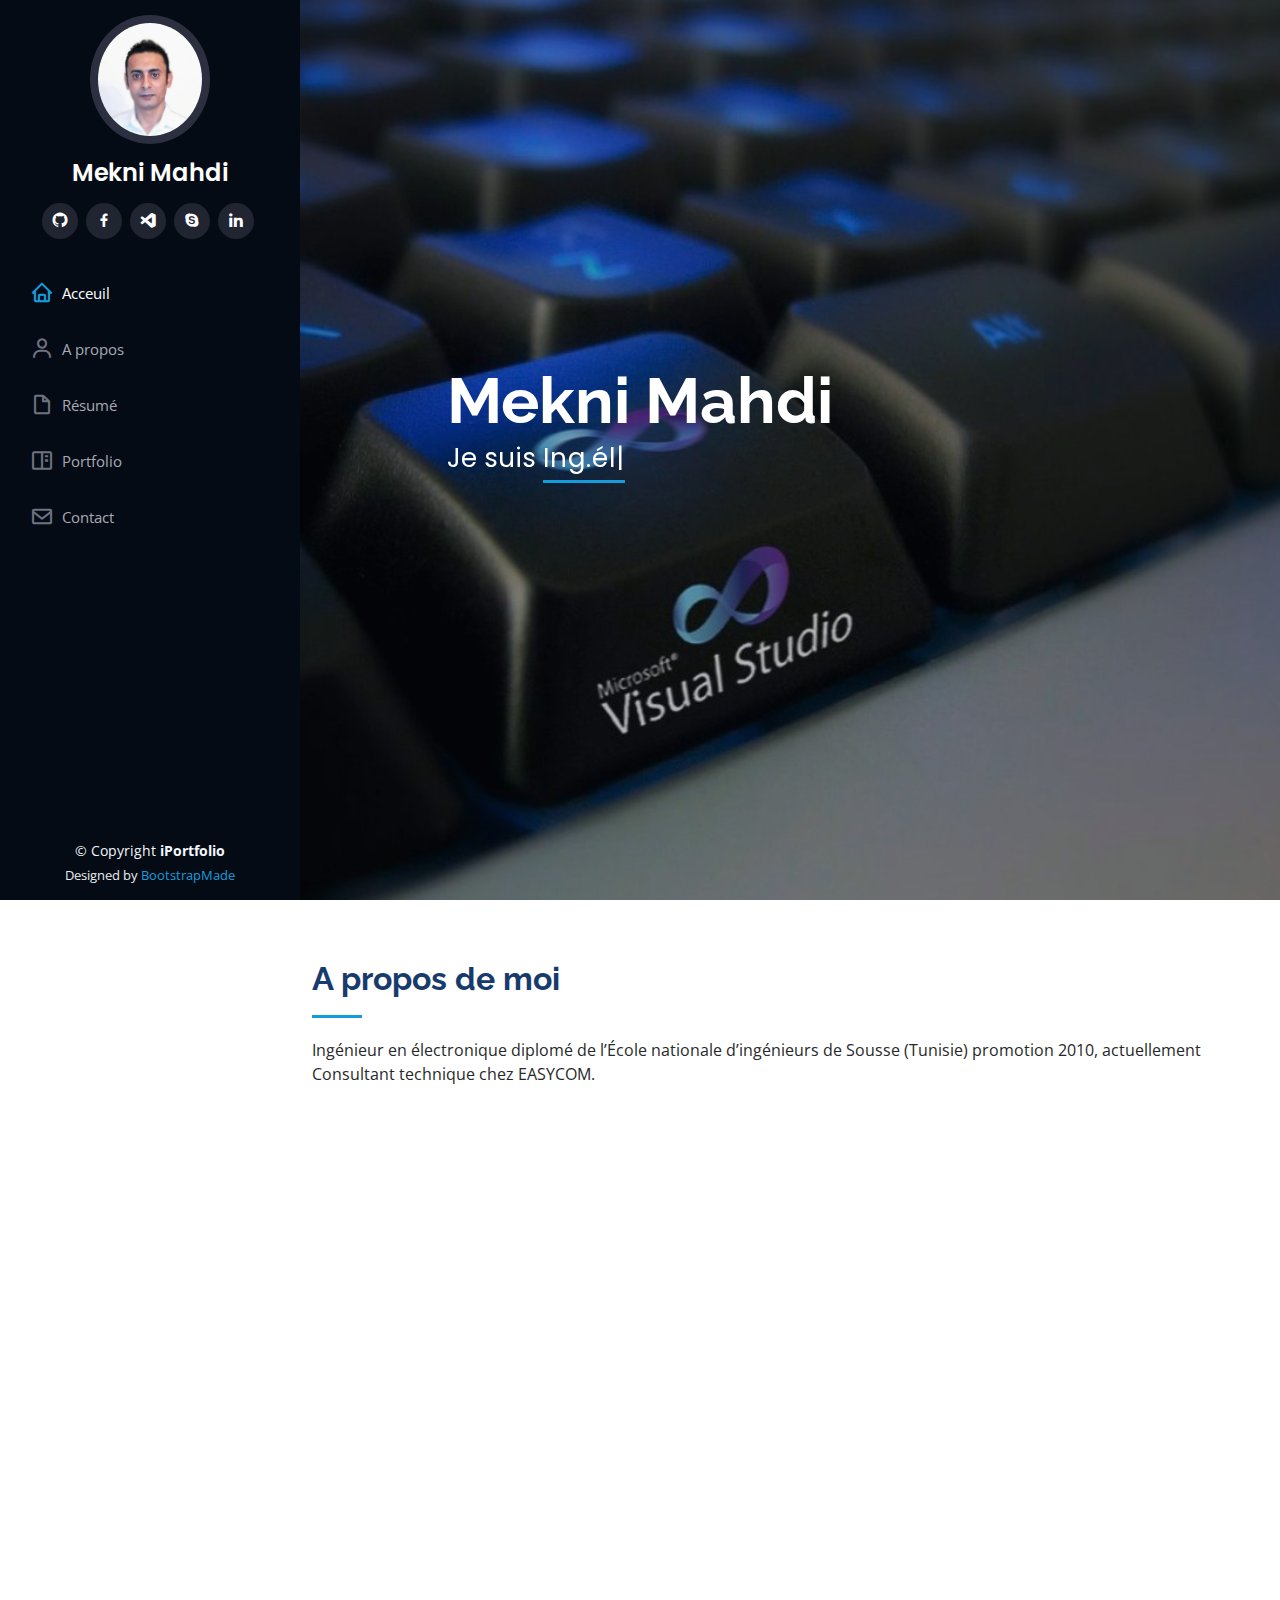
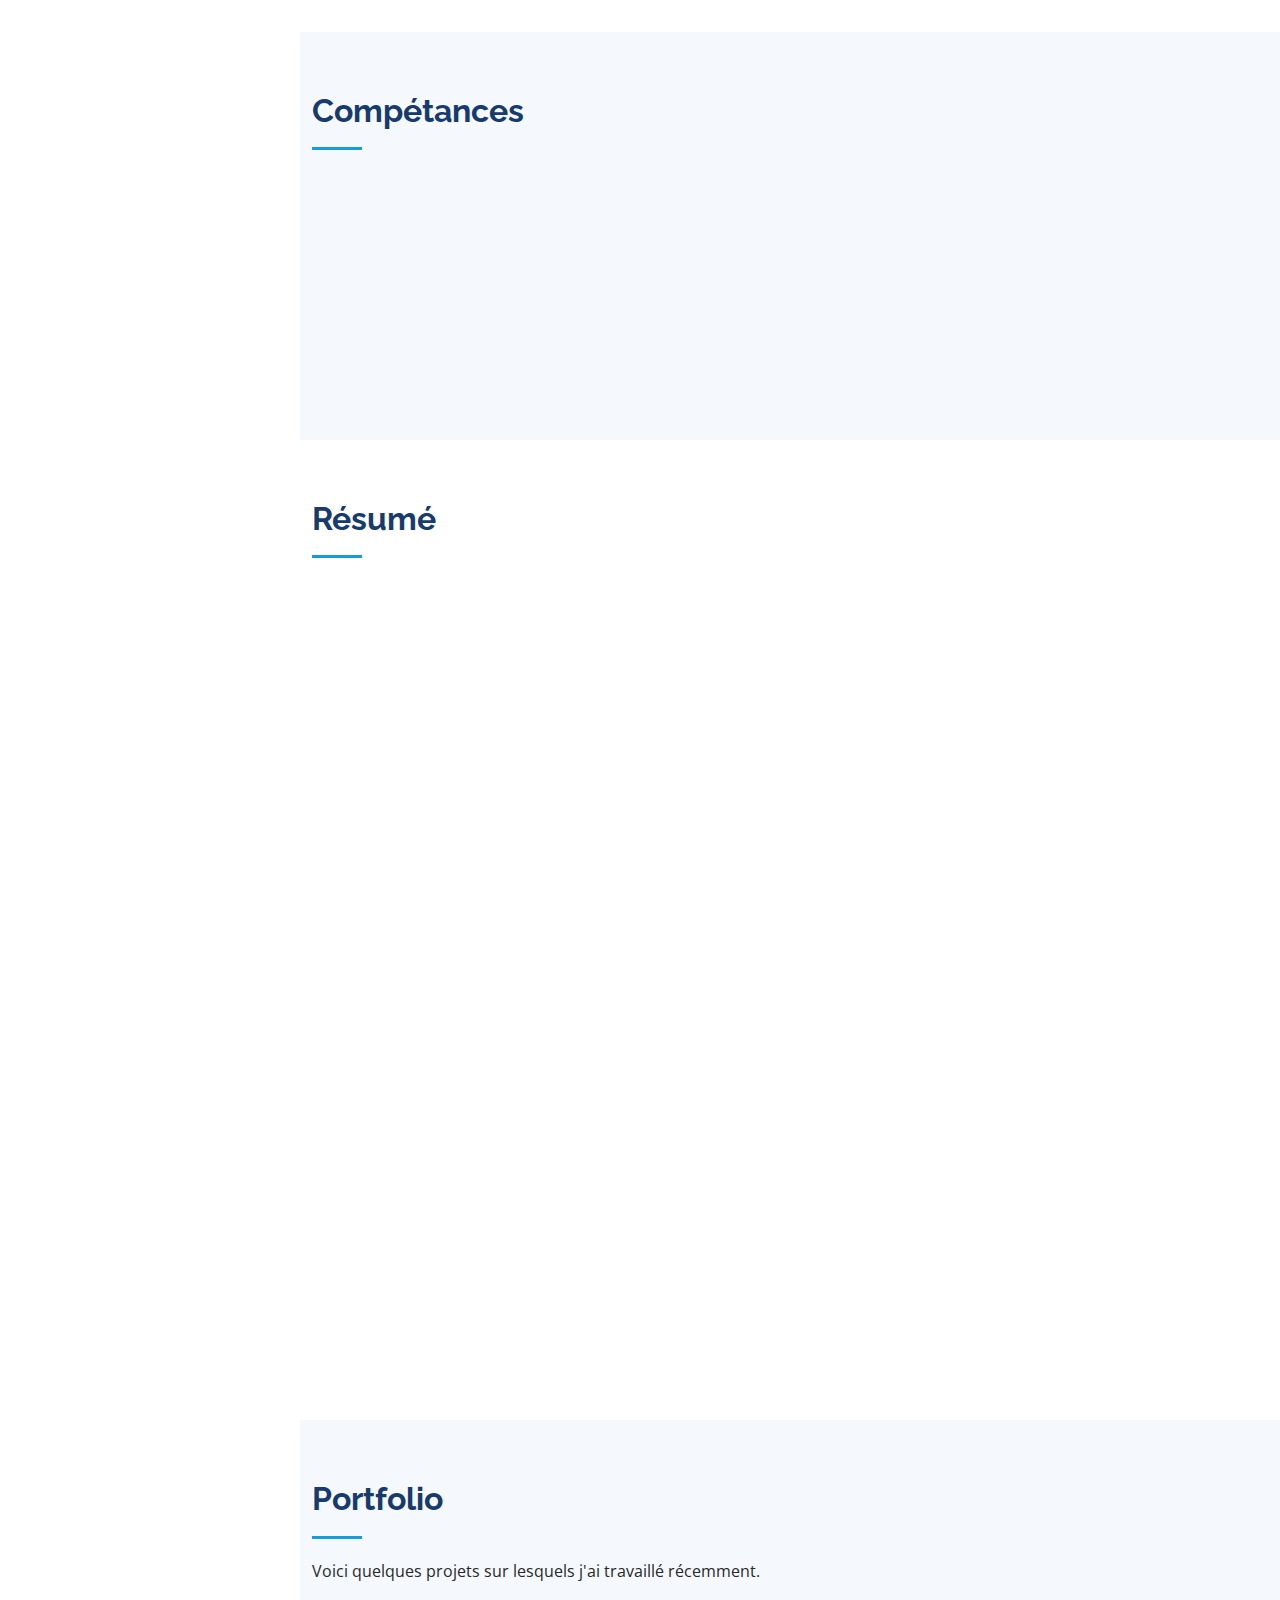
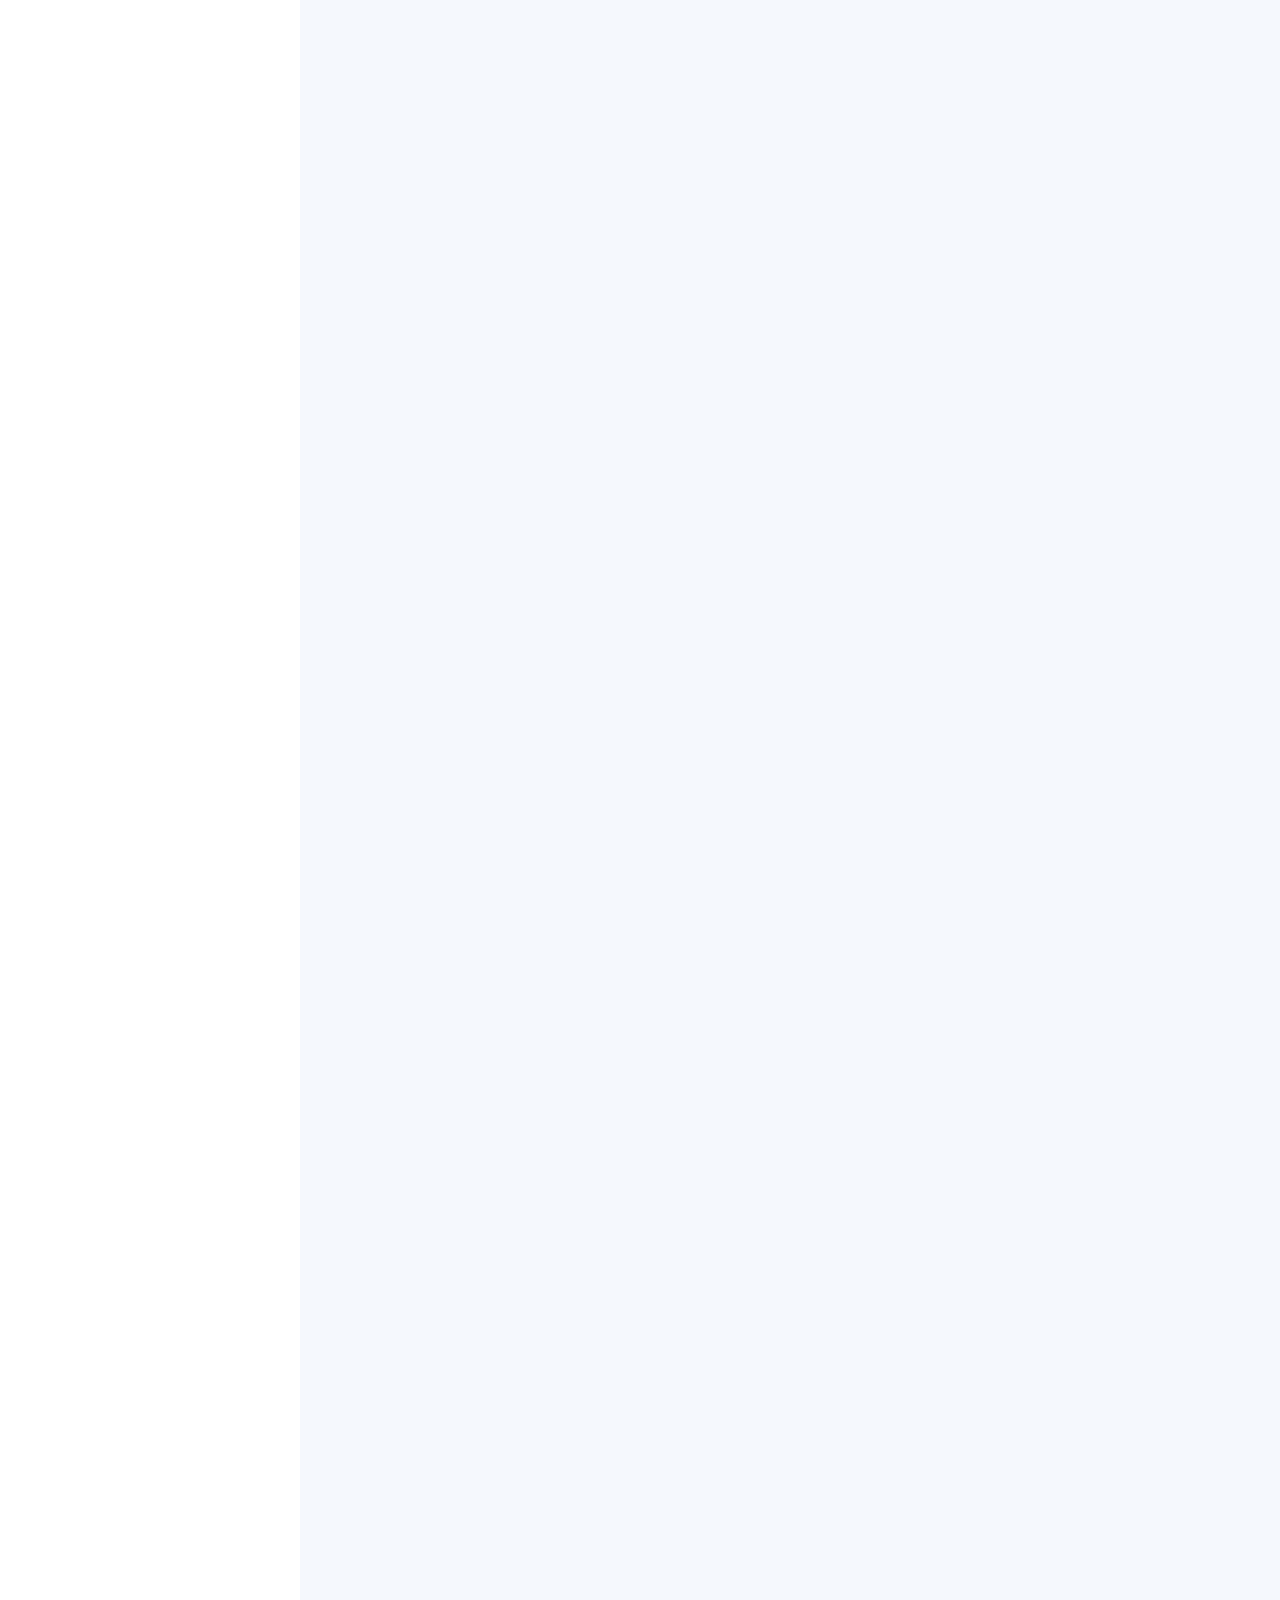
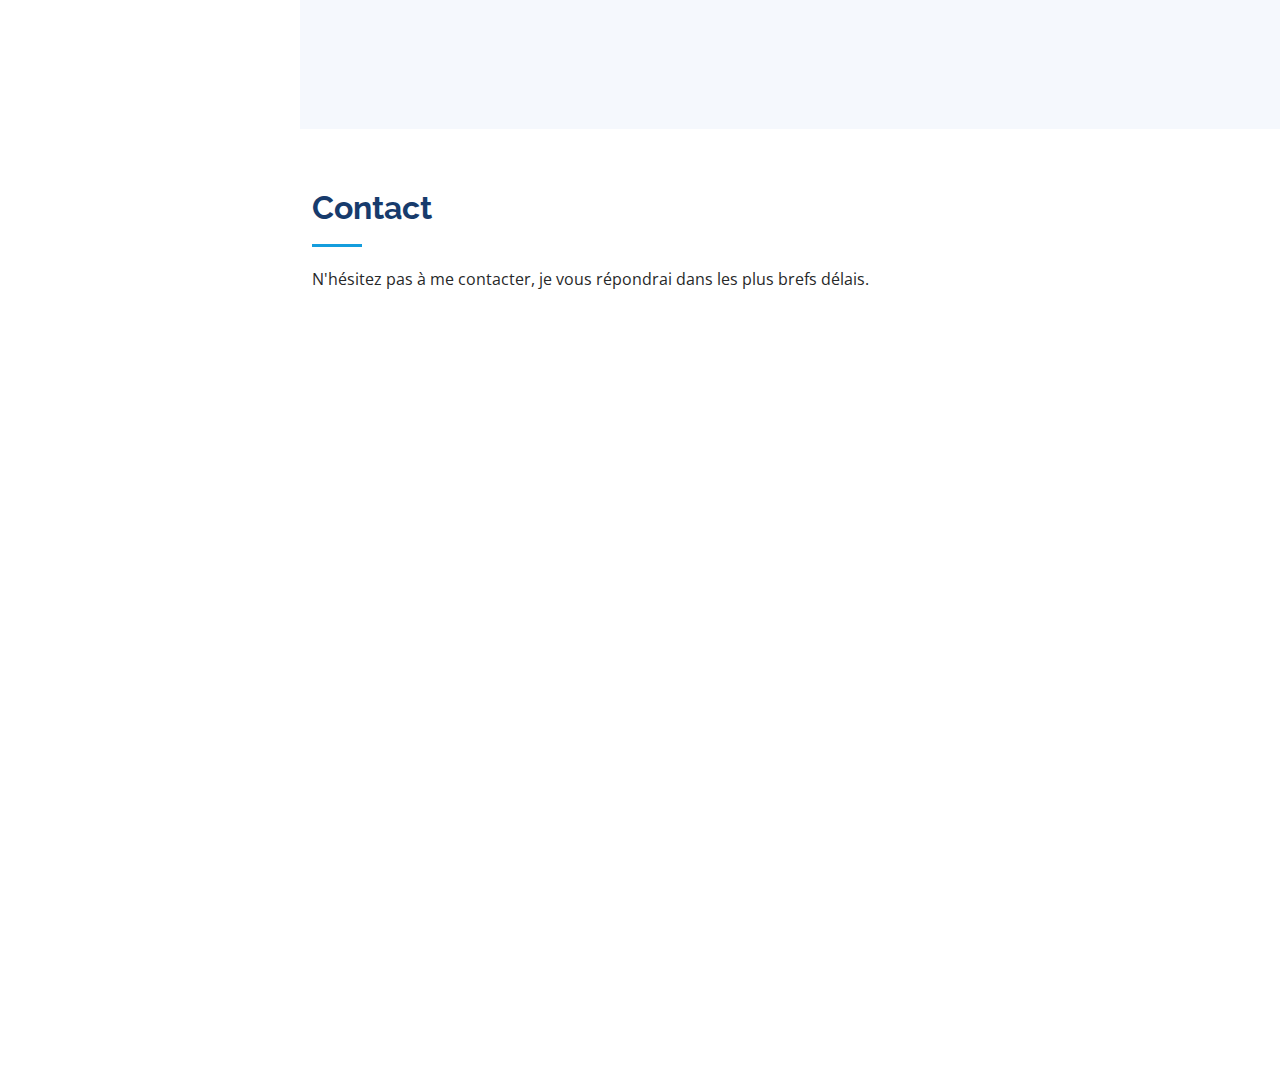
==== index.html @ fc3da237 "Add files via upload" ====
<!DOCTYPE html>
<html lang="en">

<head>
  <meta charset="utf-8">
  <meta content="width=device-width, initial-scale=1.0" name="viewport">

  <title>Mekni Mahdi Portfolio</title>
  <meta content="" name="description">
  <meta content="" name="keywords">

  <!-- Favicons -->
  <link href="assets/img/favicon.png" rel="icon">
  <link href="assets/img/apple-touch-icon.png" rel="apple-touch-icon">

  <!-- Google Fonts -->
  <link href="https://fonts.googleapis.com/css?family=Open+Sans:300,300i,400,400i,600,600i,700,700i|Raleway:300,300i,400,400i,500,500i,600,600i,700,700i|Poppins:300,300i,400,400i,500,500i,600,600i,700,700i" rel="stylesheet">

  <!-- Vendor CSS Files -->
  <link href="assets/vendor/aos/aos.css" rel="stylesheet">
  <link href="assets/vendor/bootstrap/css/bootstrap.min.css" rel="stylesheet">
  <link href="assets/vendor/bootstrap-icons/bootstrap-icons.css" rel="stylesheet">
  <link href="assets/vendor/boxicons/css/boxicons.min.css" rel="stylesheet">
  <link href="assets/vendor/glightbox/css/glightbox.min.css" rel="stylesheet">
  <link href="assets/vendor/swiper/swiper-bundle.min.css" rel="stylesheet">

  <!-- Template Main CSS File -->
  <link href="assets/css/style.css" rel="stylesheet">

  <!-- =======================================================
  * Template Name: iPortfolio - v3.7.0
  * Template URL: https://bootstrapmade.com/iportfolio-bootstrap-portfolio-websites-template/
  * Author: BootstrapMade.com
  * License: https://bootstrapmade.com/license/
  ======================================================== -->
</head>

<body>

  <!-- ======= Mobile nav toggle button ======= -->
  <i class="bi bi-list mobile-nav-toggle d-xl-none"></i>

  <!-- ======= Header ======= -->
  <header id="header">
    <div class="d-flex flex-column">

      <div class="profile">
        <img src="assets/img/QlV9vci.jpeg" alt="" class="img-fluid rounded-circle">
        <h1 class="text-light"><a href="index.html">Mekni Mahdi</a></h1>
        <div class="social-links mt-3 text-center">
          <a href="https://github.com/Idham85" class="github"><i class="bx bxl-github"></i></a>
          <a href="https://www.facebook.com/mahdi.mekni.5/" class="facebook"><i class="bx bxl-facebook"></i></a>
          <a href="https://www.c-sharpcorner.com/members/mahdi-mekni" class="website"><i class="bx bxl-visual-studio"></i></a>
          <a href="#" class="google-plus"><i class="bx bxl-skype"></i></a>
          <a href="https://www.linkedin.com/in/mahdi-mekni" class="linkedin"><i class="bx bxl-linkedin"></i></a>
        </div>
      </div>

      <nav id="navbar" class="nav-menu navbar">
        <ul>
          <li><a href="#hero" class="nav-link scrollto active"><i class="bx bx-home"></i> <span>Acceuil</span></a></li>
          <li><a href="#about" class="nav-link scrollto"><i class="bx bx-user"></i> <span>A propos</span></a></li>
          <li><a href="#resume" class="nav-link scrollto"><i class="bx bx-file-blank"></i> <span>R&eacute;sum&eacute;</span></a></li>
          <li><a href="#portfolio" class="nav-link scrollto"><i class="bx bx-book-content"></i> <span>Portfolio</span></a></li>
          <li><a href="#contact" class="nav-link scrollto"><i class="bx bx-envelope"></i> <span>Contact</span></a></li>
        </ul>
      </nav><!-- .nav-menu -->
    </div>
  </header><!-- End Header -->

  <!-- ======= Hero Section ======= -->
  <section id="hero" class="d-flex flex-column justify-content-center align-items-center">
    <div class="hero-container" data-aos="fade-in">
      <h1>Mekni Mahdi</h1>
      <p>Je suis <span class="typed" data-typed-items="Ing.&eacute;lectronique, D&eacute;veloppeur&nbsp;C# WTF, UX Designer"></span></p>
      <!--
      <a href="assets/img/CVmekni.pdf" class="button3" >Mon CV</a>
      <button href="assets/img/CVmekni.pdf" target="_blank" class="button-36" >Button 36</button>
      <input type=button onClick="parent.location='index.html'" value='click here'>
      -->
    </div>
   
  </section><!-- End Hero -->

  <main id="main">

    <!-- ======= About Section ======= -->
    <section id="about" class="about">
      <div class="container">

        <div class="section-title">
          <h2>A propos de moi</h2>
          <p>Ing&eacute;nieur en &eacute;lectronique diplom&eacute; de l&rsquo;&Eacute;cole nationale d&rsquo;ing&eacute;nieurs de Sousse (Tunisie) promotion 2010, actuellement Consultant technique chez EASYCOM.</p>
        </div>

        <div class="row">
          <div class="col-lg-4" data-aos="fade-right">
            <img src="assets/img/photo1-Copie.jpg" class="img-fluid" alt="">
          </div>
          <div class="col-lg-8 pt-4 pt-lg-0 content" data-aos="fade-left">
            <h3>Ing&eacute;nieur &eacute;lectronique &amp; D&eacute;veloppeur C#</h3>
            <p class="fst-italic">
              Ayant acquis des connaissances en dev&eacute;loppent des applications C# WinForms aussi en architectures de d&eacute;veloppement principalement SQL server.            </p>
            <div class="row">
              <div class="col-lg-6">
                <ul>
                  <li><i class="bi bi-chevron-right"></i> <strong>Naissance:</strong> <span>5 Jui 1985</span></li>
                  <li onclick="location.href='https://idham85.github.io/MahdiMekni.github.io/';"><i  class="bi bi-chevron-right"></i> <strong> Site web:</strong> <span>wwww.mahdi_mekni.com</span></li>
                  <li><i class="bi bi-chevron-right"></i> <strong>Tel:</strong> <span>+216 21 035 163</span></li>
                  <li><i class="bi bi-chevron-right"></i> <strong>Adresse:</strong> <span>Tunis, Tunisie</span></li>
                </ul>
              </div>
              <div class="col-lg-6">
                <ul>
                  <li><i class="bi bi-chevron-right"></i> <strong>&Acirc;ge:</strong> <span>36</span></li>
                  <li><i class="bi bi-chevron-right"></i> <strong>Grade:</strong> <span>Ing&eacute;nieur</span></li>
                  <li><i class="bi bi-chevron-right"></i> <strong>Email:</strong> <span>mekni_mahdi@hotmail.com</span></li>
                  <li><i class="bi bi-chevron-right"></i> <strong>Freelance:</strong> <span>Disponible</span></li>
                </ul>
              </div>
            </div>
            <p>J&rsquo;ai profit&eacute; d&rsquo;une formation en ligne en &laquo; User Experience Research and Design &raquo; pour effectuer une reconversion professionnelle vers le domaine de UX design, domaine qui m&rsquo;int&eacute;resse depuis de nombreuses ann&eacute;es. Je voudrais donc continuer dans cet axe avec envie, motivation et des id&eacute;es plein la t&ecirc;te.</p>
<p>Curieux et perfectionniste de nature, dynamique et sociable, bien s&apos;int&eacute;grer sans trop en faire et en restant soi m&ecirc;me.</p>
</p>
          </div>
        </div>

      </div>
    </section>
    <!-- End About Section -->

    <!-- ======= Facts Section ======= -->
    <!-- 
    <section id="facts" class="facts">
      <div class="container">

        <div class="section-title">
          <h2>Facts</h2>
          <p>Magnam dolores commodi suscipit. Necessitatibus eius consequatur ex aliquid fuga eum quidem. Sit sint consectetur velit. Quisquam quos quisquam cupiditate. Et nemo qui impedit suscipit alias ea. Quia fugiat sit in iste officiis commodi quidem hic quas.</p>
        </div>

        <div class="row no-gutters">

          <div class="col-lg-3 col-md-6 d-md-flex align-items-md-stretch" data-aos="fade-up">
            <div class="count-box">
              <i class="bi bi-emoji-smile"></i>
              <span data-purecounter-start="0" data-purecounter-end="232" data-purecounter-duration="1" class="purecounter"></span>
              <p><strong>Happy Clients</strong> consequuntur quae</p>
            </div>
          </div>

          <div class="col-lg-3 col-md-6 d-md-flex align-items-md-stretch" data-aos="fade-up" data-aos-delay="100">
            <div class="count-box">
              <i class="bi bi-journal-richtext"></i>
              <span data-purecounter-start="0" data-purecounter-end="521" data-purecounter-duration="1" class="purecounter"></span>
              <p><strong>Projects</strong> adipisci atque cum quia aut</p>
            </div>
          </div>

          <div class="col-lg-3 col-md-6 d-md-flex align-items-md-stretch" data-aos="fade-up" data-aos-delay="200">
            <div class="count-box">
              <i class="bi bi-headset"></i>
              <span data-purecounter-start="0" data-purecounter-end="1453" data-purecounter-duration="1" class="purecounter"></span>
              <p><strong>Hours Of Support</strong> aut commodi quaerat</p>
            </div>
          </div>

          <div class="col-lg-3 col-md-6 d-md-flex align-items-md-stretch" data-aos="fade-up" data-aos-delay="300">
            <div class="count-box">
              <i class="bi bi-people"></i>
              <span data-purecounter-start="0" data-purecounter-end="32" data-purecounter-duration="1" class="purecounter"></span>
              <p><strong>Hard Workers</strong> rerum asperiores dolor</p>
            </div>
          </div>

        </div>

      </div>
     
    </section><!-- End Facts Section -->

    <!-- ======= Skills Section ======= -->
    <section id="skills" class="skills section-bg">
      <div class="container">

        <div class="section-title">
          <h2>Comp&eacute;tances</h2>
        <!--  
          <p>Magnam dolores commodi suscipit. Necessitatibus eius consequatur ex aliquid fuga eum quidem. Sit sint consectetur velit. Quisquam quos quisquam cupiditate. Et nemo qui impedit suscipit alias ea. Quia fugiat sit in iste officiis commodi quidem hic quas.</p>
        -->
          </div>

        <div class="row skills-content">

          <div class="col-lg-6" data-aos="fade-up">

            <div class="progress">
              <span class="skill">C# WinForms <i class="val">90%</i></span>
              <div class="progress-bar-wrap">
                <div class="progress-bar" role="progressbar" aria-valuenow="90" aria-valuemin="0" aria-valuemax="100"></div>
              </div>
            </div>

            <div class="progress">
              <span class="skill">Sql Server<i class="val">75%</i></span>
              <div class="progress-bar-wrap">
                <div class="progress-bar" role="progressbar" aria-valuenow="75" aria-valuemin="0" aria-valuemax="100"></div>
              </div>
            </div>

            <div class="progress">
              <span class="skill">Programmation C/Mikro C <i class="val">60%</i></span>
              <div class="progress-bar-wrap">
                <div class="progress-bar" role="progressbar" aria-valuenow="60" aria-valuemin="0" aria-valuemax="100"></div>
              </div>
            </div>

          </div>

          <div class="col-lg-6" data-aos="fade-up" data-aos-delay="100">

            <div class="progress">
              <span class="skill">Python <i class="val">50%</i></span>
              <div class="progress-bar-wrap">
                <div class="progress-bar" role="progressbar" aria-valuenow="50" aria-valuemin="0" aria-valuemax="100"></div>
              </div>
            </div>

            <div class="progress">
              <span class="skill">&Eacute;tude &amp; Conception &eacute;lectronique&nbsp;<i class="val">70%</i></span>
              <div class="progress-bar-wrap">
                <div class="progress-bar" role="progressbar" aria-valuenow="70" aria-valuemin="0" aria-valuemax="100"></div>
              </div>
            </div>

            <div class="progress">
              <span class="skill">Axure RP <i class="val">70%</i></span>
              <div class="progress-bar-wrap">
                <div class="progress-bar" role="progressbar" aria-valuenow="70" aria-valuemin="0" aria-valuemax="100"></div>
              </div>
            </div>

          </div>

        </div>

      </div>
    </section><!-- End Skills Section -->

    <!-- ======= Resume Section ======= -->
    <section id="resume" class="resume">
      <div class="container">

        <div class="section-title">
          <h2>R&eacute;sum&eacute;</h2>
     <!--     
     <p>Magnam dolores commodi suscipit. Necessitatibus eius consequatur ex aliquid fuga eum quidem. Sit sint consectetur velit. Quisquam quos quisquam cupiditate. Et nemo qui impedit suscipit alias ea. Quia fugiat sit in iste officiis commodi quidem hic quas.</p>
     -->  
     </div>

        <div class="row">
          <div class="col-lg-6" data-aos="fade-up">
          <!--  
            <h3 class="resume-title">Sumary</h3>
            <div class="resume-item pb-0">
              <h4>Alex Smith</h4>
              <p><em>Innovative and deadline-driven Graphic Designer with 3+ years of experience designing and developing user-centered digital/print marketing material from initial concept to final, polished deliverable.</em></p>
              <ul>
                <li>Portland par 127,Orlando, FL</li>
                <li>(123) 456-7891</li>
                <li>alice.barkley@example.com</li>
              </ul>
            </div>
            -->
            <h3 class="resume-title">&Eacute;ducation</h3>
            <div class="resume-item">
              <h4>UX Designer</h4>
              <h5>2020</h5>
              <p><em>Universit&eacute; du Michigan. USA (en ligne)</em></p>
              <p>Certifi&eacute; en exp&eacute;rience d&apos;utilisateur et conception des interfaces&nbsp; (User Experience Research and Design)</p>
            </div>
            <div class="resume-item">
              <h4>Dipl&ocirc;me d&apos;ing&eacute;nieur en &eacute;lectronique industrielle</h4>
              <h5>2007 - 2010</h5>
              <p><em>Ecole Nationale d&apos;Ing&eacute;nieurs de Sousse. Tunisie</em></p>
              <ul>
                <li>&Eacute;lectronique analogique et num&eacute;rique</li>
                <li>Programmation C/C++, SystemC,Assembleur,VHDL</li>
                <li>Traitement d'images et du signal</li>
              </ul>
            </div>
            <div class="resume-item">
              <h4>Etude pr&eacute;paratoire (Section Technologie)</h4>
              <h5>2005 - 2007</h5>
              <p><em>Institut pr&eacute;paratoire aux &eacute;tudes d&rsquo;ing&eacute;nieurs EL Manar. Tunisie</em></p>
            </div>
            <div class="resume-item">
              <h4>Baccalaur&eacute;at Technique</h4>
              <h5>2005</h5>
              <p><em>Lyc&eacute;e Echabeb Manouba. Tunisie</em></p>
            </div>
          </div>
          <div class="col-lg-6" data-aos="fade-up" data-aos-delay="100">
            <h3 class="resume-title">Professional Experience</h3>
            <div class="resume-item">
              <h4>Ing&eacute;nieur Projet</h4>
              <h5>2012 - Pr&eacute;sent</h5>
              <p><em>EASYCOM, Le kram 2015. Tunisie </em></p>
              <ul>
                <li>&nbsp;D&eacute;veloppement des applications de gestions Cartes SIM et des Cartes de recharges en C#/sql</li>
                <li>&nbsp;D&eacute;veloppement des applications de contr&ocirc;le et suivi par SMS en C#/firebase</li>
                <li>&nbsp;D&eacute;veloppement des applications &nbsp;de g&eacute;n&eacute;ration des vouchers en C#/python</li>
                <li>&nbsp;D&eacute;veloppement des firmwares en python et impl&eacute;mentation dans module gsm T&eacute;lit gl865-Dual</li>
                <li>&nbsp;Interfacer un module SIM800E avec un microcontr&ocirc;leur LPC2103 sous environnement Keil &micro;V</li>
              </ul>
            </div>
            <div class="resume-item">
              <h4>Responsable SAV</h4>
              <h5>2011 - 2012</h5>
              <p><em>EASYCOM, Le kram 2015. Tunisie</em></p>
              <ul>
                <li>Coordonner et manager le service apr&egrave;s vente.</li>
                <li>Assurer un support technique aux utilisateurs</li>
                <li>Charg&eacute; de dossiers d&apos;homologation</li>
              </ul>
            </div>
          </div>
        </div>

      </div>
    </section><!-- End Resume Section -->

    <!-- ======= Portfolio Section ======= -->
    <section id="portfolio" class="portfolio section-bg">
      <div class="container">

        <div class="section-title">
          <h2>Portfolio</h2>
          <p>Voici quelques projets sur lesquels j&apos;ai travaill&eacute; r&eacute;cemment.</p>
        </div>

        <div class="row" data-aos="fade-up">
          <div class="col-lg-12 d-flex justify-content-center">
            <ul id="portfolio-flters">
              <li data-filter="*" class="filter-active">All</li>
              <li data-filter=".filter-Card">C#/Sql</li>
              <li data-filter=".filter-app">Xamarin</li>
              <li data-filter=".filter-web">Python</li>
              <li data-filter=".filter-C">C</li>
               <li data-filter=".filter-sharp">C#</li>
            </ul>
          </div>
        </div>
        <div class="row portfolio-container" data-aos="fade-up" data-aos-delay="100">

        <div class="col-lg-4 col-md-6 portfolio-item filter-Card">
            <div class="portfolio-wrap">
              <img src="assets/img/promo1.jpg" class="img-fluid" alt="" style="width:400px;height:180px;">
              <div class="portfolio-links">
                <a href="assets/img/promo1.jpg" data-gallery="portfolioGallery" class="portfolio-lightbox" title="Gestion des cartes de pari sportif"><i class="bx bx-plus"></i></a>
                <a href="https://github.com/Idham85" title="Plus de d&eacute;tails"><i class="bx bx-link"></i></a>
              </div>
            </div>
             </div>
           <div class="col-lg-4 col-md-6 portfolio-item filter-sharp">
            <div class="portfolio-wrap">
              <img src="assets/img/Roue1.jpg" class="img-fluid" alt="" style="width:400px;height:180px;">
              <div class="portfolio-links">
                <a href="assets/img/Roue1.jpg" data-gallery="portfolioGallery" class="portfolio-lightbox" title="Roue de la fortune en C#"><i class="bx bx-plus"></i></a>
                <a href="https://www.c-sharpcorner.com/members/mahdi-mekni" title="Plus de d&eacute;tails"><i class="bx bx-link"></i></a>
              </div>
            </div>
          </div>
        
          <div class="col-lg-4 col-md-6 portfolio-item filter-Card">
            <div class="portfolio-wrap">
              <img src="assets/img/Tgaming1.jpg" class="img-fluid" alt="" style="width:400px;height:180px;">
              <div class="portfolio-links">
                <a href="assets/img/Tgaming1.jpg" data-gallery="portfolioGallery" class="portfolio-lightbox" title="Gestion des cartes de jeux"><i class="bx bx-plus"></i></a>
                <a href="https://github.com/Idham85" title="Plus de d&eacute;tails"><i class="bx bx-link"></i></a>
              </div>
            </div>
          </div>
          <div class="col-lg-4 col-md-6 portfolio-item filter-Card">
            <div class="portfolio-wrap">
              <img src="assets/img/GOR1.jpg" class="img-fluid" alt="" style="width:400px;height:180px;">
              <div class="portfolio-links">
                <a href="assets/img/GOR1.jpg" data-gallery="portfolioGallery" class="portfolio-lightbox" title="Gestion des cartes de recharge t&eacute;l&eacute;phonique"><i class="bx bx-plus"></i></a>
                <a href="https://github.com/Idham85" title="Plus de d&eacute;tails"><i class="bx bx-link"></i></a>
              </div>
            </div>
          </div>
          <div class="col-lg-4 col-md-6 portfolio-item filter-Card">
            <div class="portfolio-wrap">
              <img src="assets/img/OO1.jpg" class="img-fluid" alt="" style="width:400px;height:180px;">
              <div class="portfolio-links">
                <a href="assets/img/OO1.jpg" data-gallery="portfolioGallery" class="portfolio-lightbox" title="Gestion des cartes de recharge t&eacute;l&eacute;phonique"><i class="bx bx-plus"></i></a>
                <a href="https://github.com/Idham85" title="Plus de d&eacute;tails"><i class="bx bx-link"></i></a>
              </div>
            </div>
          </div>
        
          <div class="col-lg-4 col-md-6 portfolio-item filter-Card">
            <div class="portfolio-wrap">
              <img src="assets/img/GTT1.jpg" class="img-fluid" alt="" style="width:400px;height:180px;">
              <div class="portfolio-links">
                <a href="assets/img/GTT1.jpg" data-gallery="portfolioGallery" class="portfolio-lightbox" title="Gestion des cartes de recharge t&eacute;l&eacute;phonique"><i class="bx bx-plus"></i></a>
                <a href="https://github.com/Idham85" title="Plus de d&eacute;tails"><i class="bx bx-link"></i></a>
              </div>
            </div>
          </div>
          <div class="col-lg-4 col-md-6 portfolio-item filter-sharp">
            <div class="portfolio-wrap">
              <img src="assets/img/POR1.jpg" class="img-fluid" alt="" style="width:400px;height:180px;">
              <div class="portfolio-links">
                <a href="assets/img/POR1.jpg" data-gallery="portfolioGallery" class="portfolio-lightbox" title="AApplication d'impression en format A4 et thermique"><i class="bx bx-plus"></i></a>
                <a href="https://www.c-sharpcorner.com/members/mahdi-mekni" title="Plus de d&eacute;tails"><i class="bx bx-link"></i></a>
              </div>
            </div>
          </div>
          <div class="col-lg-4 col-md-6 portfolio-item filter-Card">
            <div class="portfolio-wrap">
              <img src="assets/img/gsm16.jpg" class="img-fluid" alt="" style="width:400px;height:180px;">
              <div class="portfolio-links">
                <a href="assets/img/gsm16.jpg" data-gallery="portfolioGallery" class="portfolio-lightbox" title="Module GSM 16 Ports"><i class="bx bx-plus"></i></a>
                <a href="https://github.com/Idham85" title="Plus de d&eacute;tails"><i class="bx bx-link"></i></a>
              </div>
            </div>
          </div>
        
          <div class="col-lg-4 col-md-6 portfolio-item filter-Card">
            <div class="portfolio-wrap">
              <img src="assets/img/Evouchers.jpg" class="img-fluid" alt="" style="width:400px;height:180px;">
              <div class="portfolio-links">
                <a href="assets/img/Evouchers.jpg" data-gallery="portfolioGallery" class="portfolio-lightbox" title="Commander des cartes �lectroniques via port usb"><i class="bx bx-plus"></i></a>
                <a href="https://github.com/Idham85" title="Plus de d&eacute;tails"><i class="bx bx-link"></i></a>
              </div>
            </div>
          </div>
          <div class="col-lg-4 col-md-6 portfolio-item filter-sharp">
            <div class="portfolio-wrap">
              <img src="assets/img/doublons.jpg" class="img-fluid" alt="" style="width:400px;height:180px;">
              <div class="portfolio-links">
                <a href="assets/img/doublons.jpg" data-gallery="portfolioGallery" class="portfolio-lightbox" title="Effacer les doublons dans les fichiers txt "><i class="bx bx-plus"></i></a>
                <a href="https://www.c-sharpcorner.com/members/mahdi-mekni" title="Plus de d&eacute;tails"><i class="bx bx-link"></i></a>
              </div>
            </div>
          </div>
          
        
          <div class="col-lg-4 col-md-6 portfolio-item filter-Card">
            <div class="portfolio-wrap">
              <img src="assets/img/KITCODE.jpg" class="img-fluid" alt="" style="width:400px;height:180px;">
              <div class="portfolio-links">
                <a href="assets/img/KITCODE.jpg" data-gallery="portfolioGallery" class="portfolio-lightbox" title="Gestion des cartes SIM ooredoo"><i class="bx bx-plus"></i></a>
                <a href="https://github.com/Idham85" title="Plus de d&eacute;tails"><i class="bx bx-link"></i></a>
              </div>
            </div>
          </div>
            <div class="col-lg-4 col-md-6 portfolio-item filter-sharp">
            <div class="portfolio-wrap">
              <img src="assets/img/TTprint2.jpg" class="img-fluid" alt="" style="width:400px;height:180px;">
              <div class="portfolio-links">
                <a href="assets/img/TTprint2.jpg" data-gallery="portfolioGallery" class="portfolio-lightbox" title="Application d'impression des tickets telecom"><i class="bx bx-plus"></i></a>
                <a href="https://www.c-sharpcorner.com/members/mahdi-mekni" title="Plus de d&eacute;tails"><i class="bx bx-link"></i></a>
              </div>
            </div>
          </div>
          <div class="col-lg-4 col-md-6 portfolio-item filter-C">
            <div class="portfolio-wrap">
              <img src="assets/img/SIM800.jpg" class="img-fluid" alt="" style="width:400px;height:180px;">
              <div class="portfolio-links">
                <a href="assets/img/SIM800.jpg" data-gallery="portfolioGallery" class="portfolio-lightbox" title="Interfacer module SIM800 avec LPC2103"><i class="bx bx-plus"></i></a>
                <a href="https://github.com/Idham85" title="Plus de d&eacute;tails"><i class="bx bx-link"></i></a>
              </div>
            </div>
          </div>
          <div class="col-lg-4 col-md-6 portfolio-item filter-sharp">
            <div class="portfolio-wrap">
              <img src="assets/img/PO3.jpg" class="img-fluid" alt="" style="width:400px;height:180px;">
              <div class="portfolio-links">
                <a href="assets/img/PO3.jpg" data-gallery="portfolioGallery" class="portfolio-lightbox" title="Impression Tickets orange"><i class="bx bx-plus"></i></a>
                <a href="https://www.c-sharpcorner.com/members/mahdi-mekni" title="Plus de d&eacute;tails"><i class="bx bx-link"></i></a>
              </div>
            </div>
          </div>
          
        <div class="col-lg-4 col-md-6 portfolio-item filter-Card">
            <div class="portfolio-wrap">
              <img src="assets/img/Read.jpg" class="img-fluid" alt="" style="width:400px;height:180px;">
              <div class="portfolio-links">
                <a href="assets/img/Read.jpg" data-gallery="portfolioGallery" class="portfolio-lightbox" title="Notification firebase"><i class="bx bx-plus"></i></a>
                <a href="https://github.com/Idham85" title="Plus de d&eacute;tails"><i class="bx bx-link"></i></a>
              </div>
            </div>
          </div>

          <div class="col-lg-4 col-md-6 portfolio-item filter-sharp">
            <div class="portfolio-wrap">
              <img src="assets/img/phone.jpg" class="img-fluid" alt=""  style="width:350px;height:500px;">
              <div class="portfolio-links">
                <a href="assets/img/phone.jpg" data-gallery="portfolioGallery" class="portfolio-lightbox" title="terminal gsm en C#"><i class="bx bx-plus"></i></a>
                <a href="https://www.c-sharpcorner.com/members/mahdi-mekni" title="Plus de d&eacute;tails"><i class="bx bx-link"></i></a>
              </div>
            </div>
          </div>

            <div class="col-lg-4 col-md-6 portfolio-item filter-web">
            <div class="portfolio-wrap">
              <img src="assets/img/gl865.jpg" class="img-fluid" alt="" style="width:400px;height:250px;">
              <div class="portfolio-links">
                <a href="assets/img/gl865.jpg" data-gallery="portfolioGallery" class="portfolio-lightbox" title="firmware d'impression SMS en python"><i class="bx bx-plus"></i></a>
                <a href="https://github.com/Idham85" title="Plus de d&eacute;tails"><i class="bx bx-link"></i></a>
              </div>
            </div>
          </div>
          <div class="col-lg-4 col-md-6 portfolio-item filter-app">
            <div class="portfolio-wrap">
              <img src="assets/img/appvoucher.jpg" class="img-fluid" alt=""  style="width:350px;height:500px;">
              <div class="portfolio-links">
                <a href="assets/img/appvoucher.jpg" data-gallery="portfolioGallery" class="portfolio-lightbox" title="App de controle des cartes en Xamarin"><i class="bx bx-plus"></i></a>
                <a href="https://github.com/Idham85" title="Plus de d&eacute;tails"><i class="bx bx-link"></i></a>
              </div>
            </div>
          </div>
          <!--
          <div class="col-lg-4 col-md-6 portfolio-item filter-web">
            <div class="portfolio-wrap">
              <video width="320" height="240" controls>
              <source src="assets/img/kadovideo.mp4" type="video/mp4">
              <source src="movie.ogg" type="video/ogg">
              Your browser does not support the video tag.
              class="img-fluid" alt=""</video>
              <div class="portfolio-links">
                <a href="assets/img/portfolio/portfolio-9.jpg" data-gallery="portfolioGallery" class="portfolio-lightbox" title="Web 3"><i class="bx bx-plus"></i></a>
                <a href="https://www.w3schools.com/"><i class="bx bx-link"></i></a>
              </div>
            </div>
          </div>
          -->
        </div>
      </div>
    </section><!-- End Portfolio Section -->

    <!-- ======= Services Section ======= 
    <section id="services" class="services">
      <div class="container">

        <div class="section-title">
          <h2>Services</h2>
          <p>Magnam dolores commodi suscipit. Necessitatibus eius consequatur ex aliquid fuga eum quidem. Sit sint consectetur velit. Quisquam quos quisquam cupiditate. Et nemo qui impedit suscipit alias ea. Quia fugiat sit in iste officiis commodi quidem hic quas.</p>
        </div>

        <div class="row">
          <div class="col-lg-4 col-md-6 icon-box" data-aos="fade-up">
            <div class="icon"><i class="bi bi-briefcase"></i></div>
            <h4 class="title"><a href="">Lorem Ipsum</a></h4>
            <p class="description">Voluptatum deleniti atque corrupti quos dolores et quas molestias excepturi sint occaecati cupiditate non provident</p>
          </div>
          <div class="col-lg-4 col-md-6 icon-box" data-aos="fade-up" data-aos-delay="100">
            <div class="icon"><i class="bi bi-card-checklist"></i></div>
            <h4 class="title"><a href="">Dolor Sitema</a></h4>
            <p class="description">Minim veniam, quis nostrud exercitation ullamco laboris nisi ut aliquip ex ea commodo consequat tarad limino ata</p>
          </div>
          <div class="col-lg-4 col-md-6 icon-box" data-aos="fade-up" data-aos-delay="200">
            <div class="icon"><i class="bi bi-bar-chart"></i></div>
            <h4 class="title"><a href="">Sed ut perspiciatis</a></h4>
            <p class="description">Duis aute irure dolor in reprehenderit in voluptate velit esse cillum dolore eu fugiat nulla pariatur</p>
          </div>
          <div class="col-lg-4 col-md-6 icon-box" data-aos="fade-up" data-aos-delay="300">
            <div class="icon"><i class="bi bi-binoculars"></i></div>
            <h4 class="title"><a href="">Magni Dolores</a></h4>
            <p class="description">Excepteur sint occaecat cupidatat non proident, sunt in culpa qui officia deserunt mollit anim id est laborum</p>
          </div>
          <div class="col-lg-4 col-md-6 icon-box" data-aos="fade-up" data-aos-delay="400">
            <div class="icon"><i class="bi bi-brightness-high"></i></div>
            <h4 class="title"><a href="">Nemo Enim</a></h4>
            <p class="description">At vero eos et accusamus et iusto odio dignissimos ducimus qui blanditiis praesentium voluptatum deleniti atque</p>
          </div>
          <div class="col-lg-4 col-md-6 icon-box" data-aos="fade-up" data-aos-delay="500">
            <div class="icon"><i class="bi bi-calendar4-week"></i></div>
            <h4 class="title"><a href="">Eiusmod Tempor</a></h4>
            <p class="description">Et harum quidem rerum facilis est et expedita distinctio. Nam libero tempore, cum soluta nobis est eligendi</p>
          </div>
        </div>

      </div>
    </section><!-- End Services Section -->

    <!-- ======= Testimonials Section ======= 
    <section id="testimonials" class="testimonials section-bg">
      <div class="container">

        <div class="section-title">
          <h2>Testimonials</h2>
          <p>Magnam dolores commodi suscipit. Necessitatibus eius consequatur ex aliquid fuga eum quidem. Sit sint consectetur velit. Quisquam quos quisquam cupiditate. Et nemo qui impedit suscipit alias ea. Quia fugiat sit in iste officiis commodi quidem hic quas.</p>
        </div>

        <div class="testimonials-slider swiper" data-aos="fade-up" data-aos-delay="100">
          <div class="swiper-wrapper">

            <div class="swiper-slide">
              <div class="testimonial-item" data-aos="fade-up">
                <p>
                  <i class="bx bxs-quote-alt-left quote-icon-left"></i>
                  Proin iaculis purus consequat sem cure digni ssim donec porttitora entum suscipit rhoncus. Accusantium quam, ultricies eget id, aliquam eget nibh et. Maecen aliquam, risus at semper.
                  <i class="bx bxs-quote-alt-right quote-icon-right"></i>
                </p>
                <img src="assets/img/testimonials/testimonials-1.jpg" class="testimonial-img" alt="">
                <h3>Saul Goodman</h3>
                <h4>Ceo &amp; Founder</h4>
              </div>
            </div><!-- End testimonial item 

            <div class="swiper-slide">
              <div class="testimonial-item" data-aos="fade-up" data-aos-delay="100">
                <p>
                  <i class="bx bxs-quote-alt-left quote-icon-left"></i>
                  Export tempor illum tamen malis malis eram quae irure esse labore quem cillum quid cillum eram malis quorum velit fore eram velit sunt aliqua noster fugiat irure amet legam anim culpa.
                  <i class="bx bxs-quote-alt-right quote-icon-right"></i>
                </p>
                <img src="assets/img/testimonials/testimonials-2.jpg" class="testimonial-img" alt="">
                <h3>Sara Wilsson</h3>
                <h4>Designer</h4>
              </div>
            </div><!-- End testimonial item 

            <div class="swiper-slide">
              <div class="testimonial-item" data-aos="fade-up" data-aos-delay="200">
                <p>
                  <i class="bx bxs-quote-alt-left quote-icon-left"></i>
                  Enim nisi quem export duis labore cillum quae magna enim sint quorum nulla quem veniam duis minim tempor labore quem eram duis noster aute amet eram fore quis sint minim.
                  <i class="bx bxs-quote-alt-right quote-icon-right"></i>
                </p>
                <img src="assets/img/testimonials/testimonials-3.jpg" class="testimonial-img" alt="">
                <h3>Jena Karlis</h3>
                <h4>Store Owner</h4>
              </div>
            </div><!-- End testimonial item 

            <div class="swiper-slide">
              <div class="testimonial-item" data-aos="fade-up" data-aos-delay="300">
                <p>
                  <i class="bx bxs-quote-alt-left quote-icon-left"></i>
                  Fugiat enim eram quae cillum dolore dolor amet nulla culpa multos export minim fugiat minim velit minim dolor enim duis veniam ipsum anim magna sunt elit fore quem dolore labore illum veniam.
                  <i class="bx bxs-quote-alt-right quote-icon-right"></i>
                </p>
                <img src="assets/img/testimonials/testimonials-4.jpg" class="testimonial-img" alt="">
                <h3>Matt Brandon</h3>
                <h4>Freelancer</h4>
              </div>
            </div><!-- End testimonial item 

            <div class="swiper-slide">
              <div class="testimonial-item" data-aos="fade-up" data-aos-delay="400">
                <p>
                  <i class="bx bxs-quote-alt-left quote-icon-left"></i>
                  Quis quorum aliqua sint quem legam fore sunt eram irure aliqua veniam tempor noster veniam enim culpa labore duis sunt culpa nulla illum cillum fugiat legam esse veniam culpa fore nisi cillum quid.
                  <i class="bx bxs-quote-alt-right quote-icon-right"></i>
                </p>
                <img src="assets/img/testimonials/testimonials-5.jpg" class="testimonial-img" alt="">
                <h3>John Larson</h3>
                <h4>Entrepreneur</h4>
              </div>
            </div><!-- End testimonial item 

          </div>
          <div class="swiper-pagination"></div>
        </div>

      </div>
    </section><!-- End Testimonials Section -->

    <!-- ======= Contact Section ======= -->
    <section id="contact" class="contact">
      <div class="container">

        <div class="section-title">
          <h2>Contact</h2>
          <p>N&apos;h&eacute;sitez pas &agrave; me contacter, je vous r&eacute;pondrai dans les plus brefs d&eacute;lais.</p>
        </div>

        <div class="row" data-aos="fade-in">

          <div class="col-lg-5 d-flex align-items-stretch">
            <div class="info">
              <div class="address">
                <i class="bi bi-geo-alt"></i>
                <h4>Adresse:</h4>
                <p>10 Rue 5406 cit&eacute; khaled ibn walid, 2086 manouba. Tunisie</p>
              </div>

              <div class="email">
                <i class="bi bi-envelope"></i>
                <h4>&Eacute;mail:</h4>
                <p>mekni_mahdi@hotmail.com</p>
              </div>

              <div class="phone">
                <i class="bi bi-phone"></i>
                <h4>T&eacute;l:</h4>
                <p>+216 21 035 163</p>
              </div>

              <iframe src="https://www.google.com/maps/embed?pb=!1m14!1m12!1m3!1d399.2165209678654!2d10.082494411198127!3d36.82493745363028!2m3!1f0!2f0!3f0!3m2!1i1024!2i768!4f13.1!5e0!3m2!1sfr!2stn!4v1638263348192!5m2!1sfr!2stn" frameborder="0" style="border:0; width: 100%; height: 290px;" allowfullscreen></iframe>
            </div>

          </div>

          <div class="col-lg-7 mt-5 mt-lg-0 d-flex align-items-stretch">
            <form action="forms/contact.php" method="post" role="form" class="php-email-form">
              <div class="row">
                <div class="form-group col-md-6">
                  <label for="name">Votre Nom</label>
                  <input type="text" name="name" class="form-control" id="name" required>
                </div>
                <div class="form-group col-md-6">
                  <label for="name">Votre email</label>
                  <input type="email" class="form-control" name="email" id="email" required>
                </div>
              </div>
              <div class="form-group">
                <label for="name">Sujet</label>
                <input type="text" class="form-control" name="subject" id="subject" required>
              </div>
              <div class="form-group">
                <label for="name">Message</label>
                <textarea class="form-control" name="message" rows="10" required></textarea>
              </div>
              <div class="my-3">
                <div class="loading">Chargement</div>
                <div class="error-message"></div>
                <div class="sent-message">Votre message a �t� bien envoy�. Merci!</div>
              </div>
              <div class="text-center"><button type="submit">Envoi Message</button></div>
            </form>
          </div>

        </div>

      </div>
    </section><!-- End Contact Section -->

  </main><!-- End #main -->

  <!-- ======= Footer ======= -->
  <footer id="footer">
    <div class="container">
      <div class="copyright">
        &copy; Copyright <strong><span>iPortfolio</span></strong>
      </div>
      <div class="credits">
        <!-- All the links in the footer should remain intact. -->
        <!-- You can delete the links only if you purchased the pro version. -->
        <!-- Licensing information: https://bootstrapmade.com/license/ -->
        <!-- Purchase the pro version with working PHP/AJAX contact form: https://bootstrapmade.com/iportfolio-bootstrap-portfolio-websites-template/ -->
        Designed by <a href="https://bootstrapmade.com/">BootstrapMade</a>
      </div>
    </div>
  </footer><!-- End  Footer -->

  <a href="#" class="back-to-top d-flex align-items-center justify-content-center"><i class="bi bi-arrow-up-short"></i></a>

  <!-- Vendor JS Files -->
  <script src="assets/vendor/purecounter/purecounter.js"></script>
  <script src="assets/vendor/aos/aos.js"></script>
  <script src="assets/vendor/bootstrap/js/bootstrap.bundle.min.js"></script>
  <script src="assets/vendor/glightbox/js/glightbox.min.js"></script>
  <script src="assets/vendor/isotope-layout/isotope.pkgd.min.js"></script>
  <script src="assets/vendor/swiper/swiper-bundle.min.js"></script>
  <script src="assets/vendor/typed.js/typed.min.js"></script>
  <script src="assets/vendor/waypoints/noframework.waypoints.js"></script>
  <script src="assets/vendor/php-email-form/validate.js"></script>

  <!-- Template Main JS File -->
  <script src="assets/js/main.js"></script>

</body>

</html>
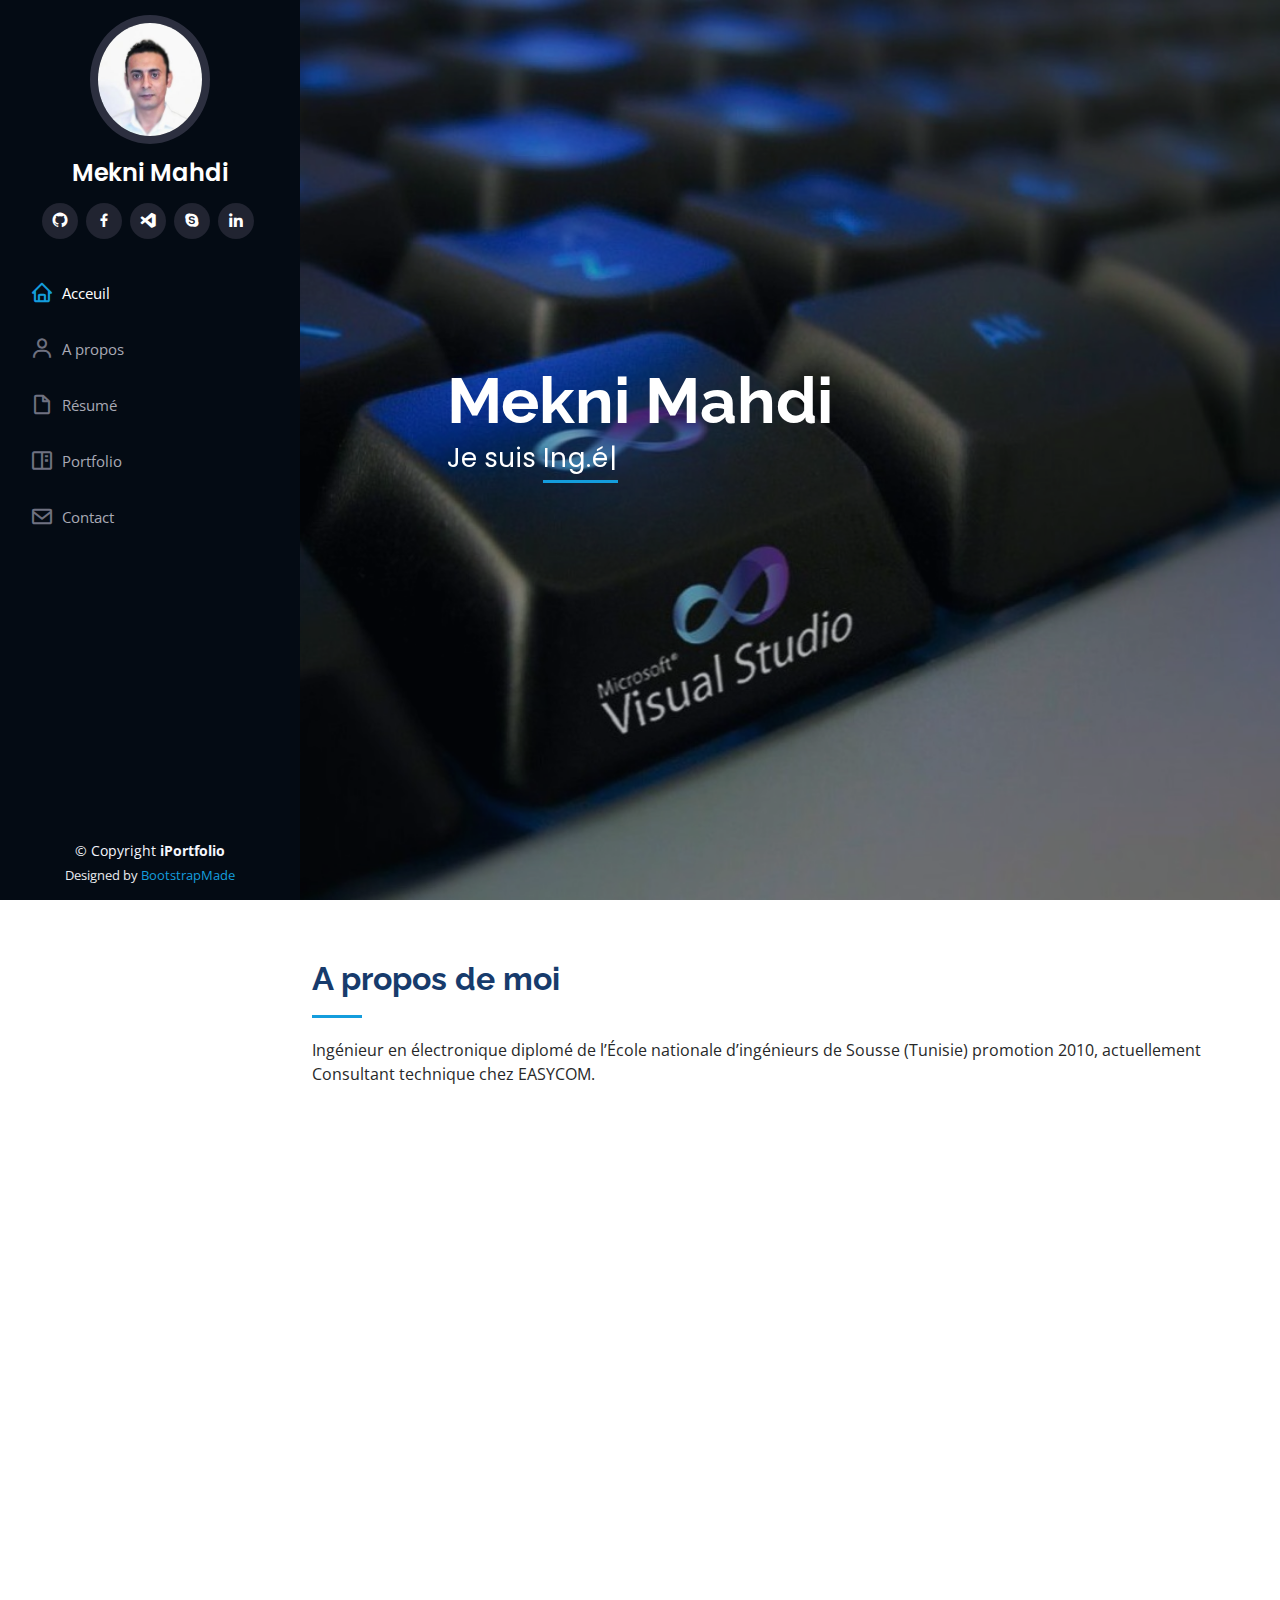
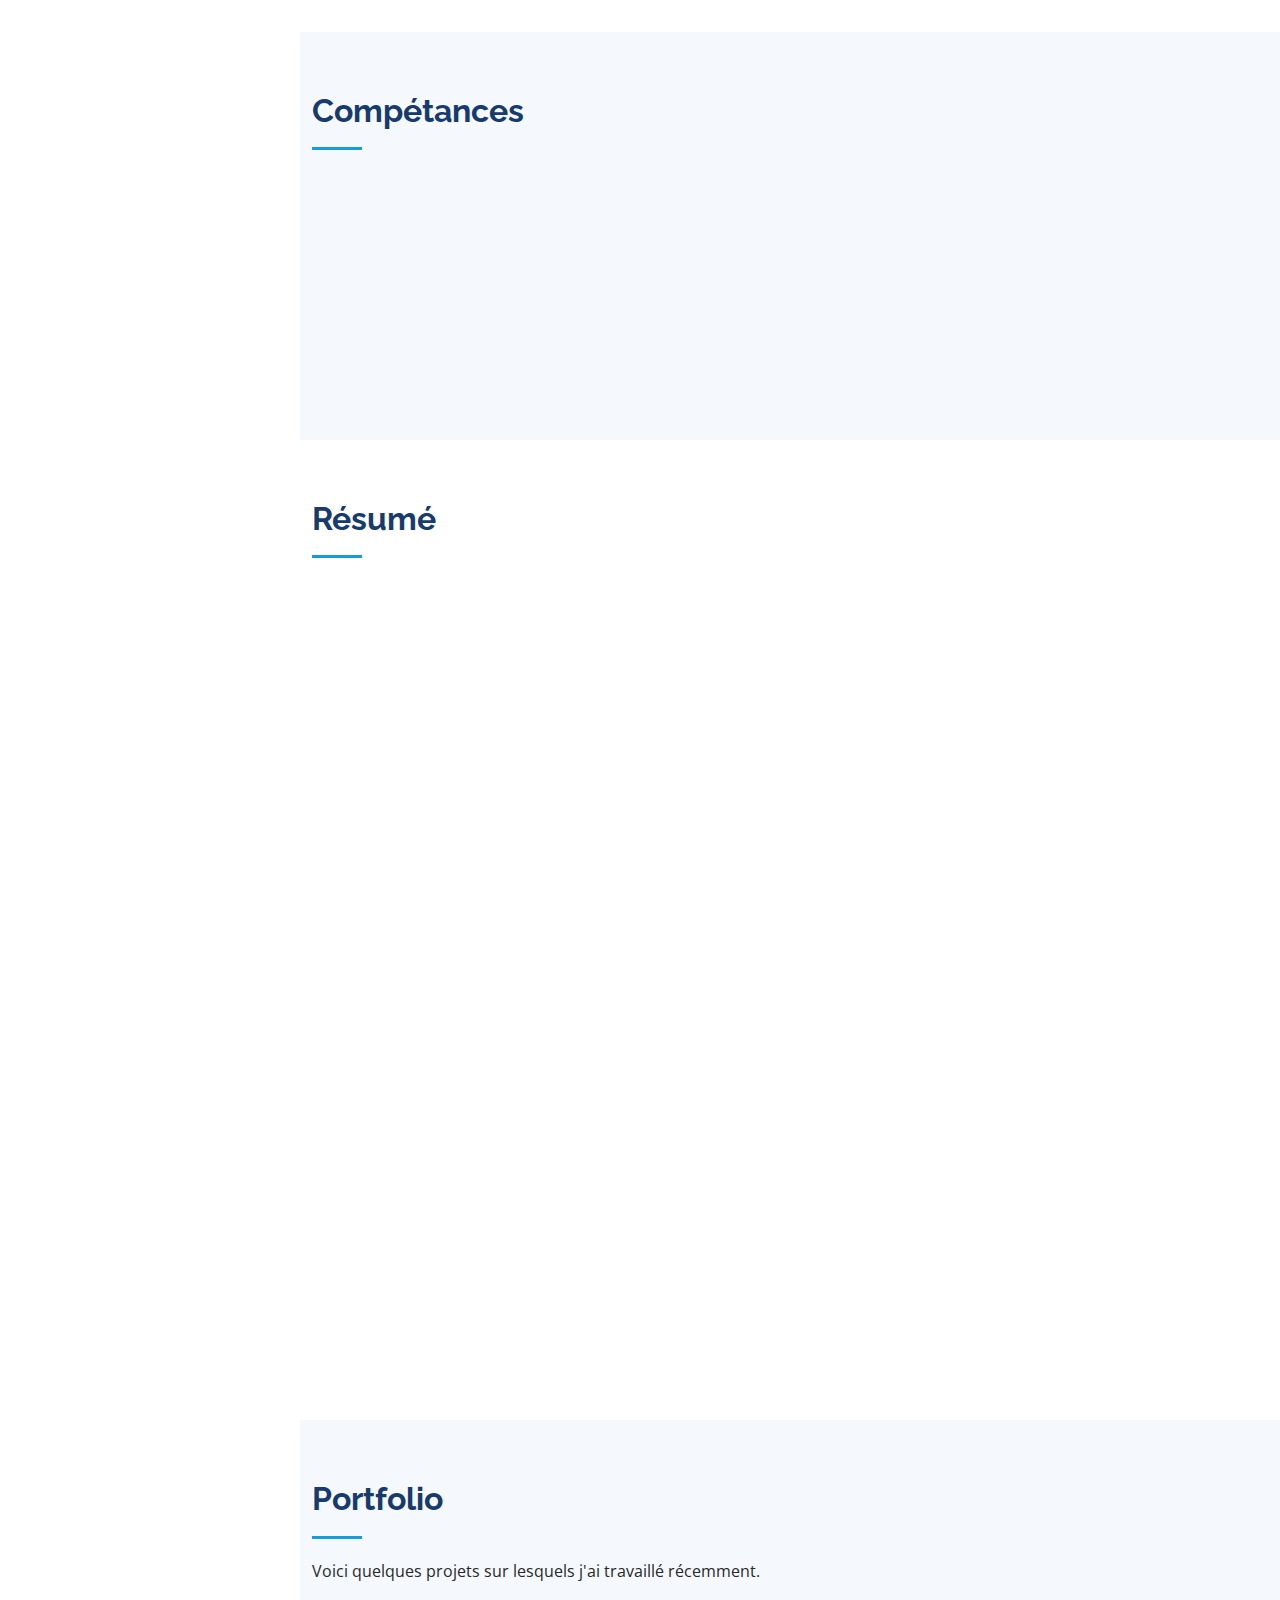
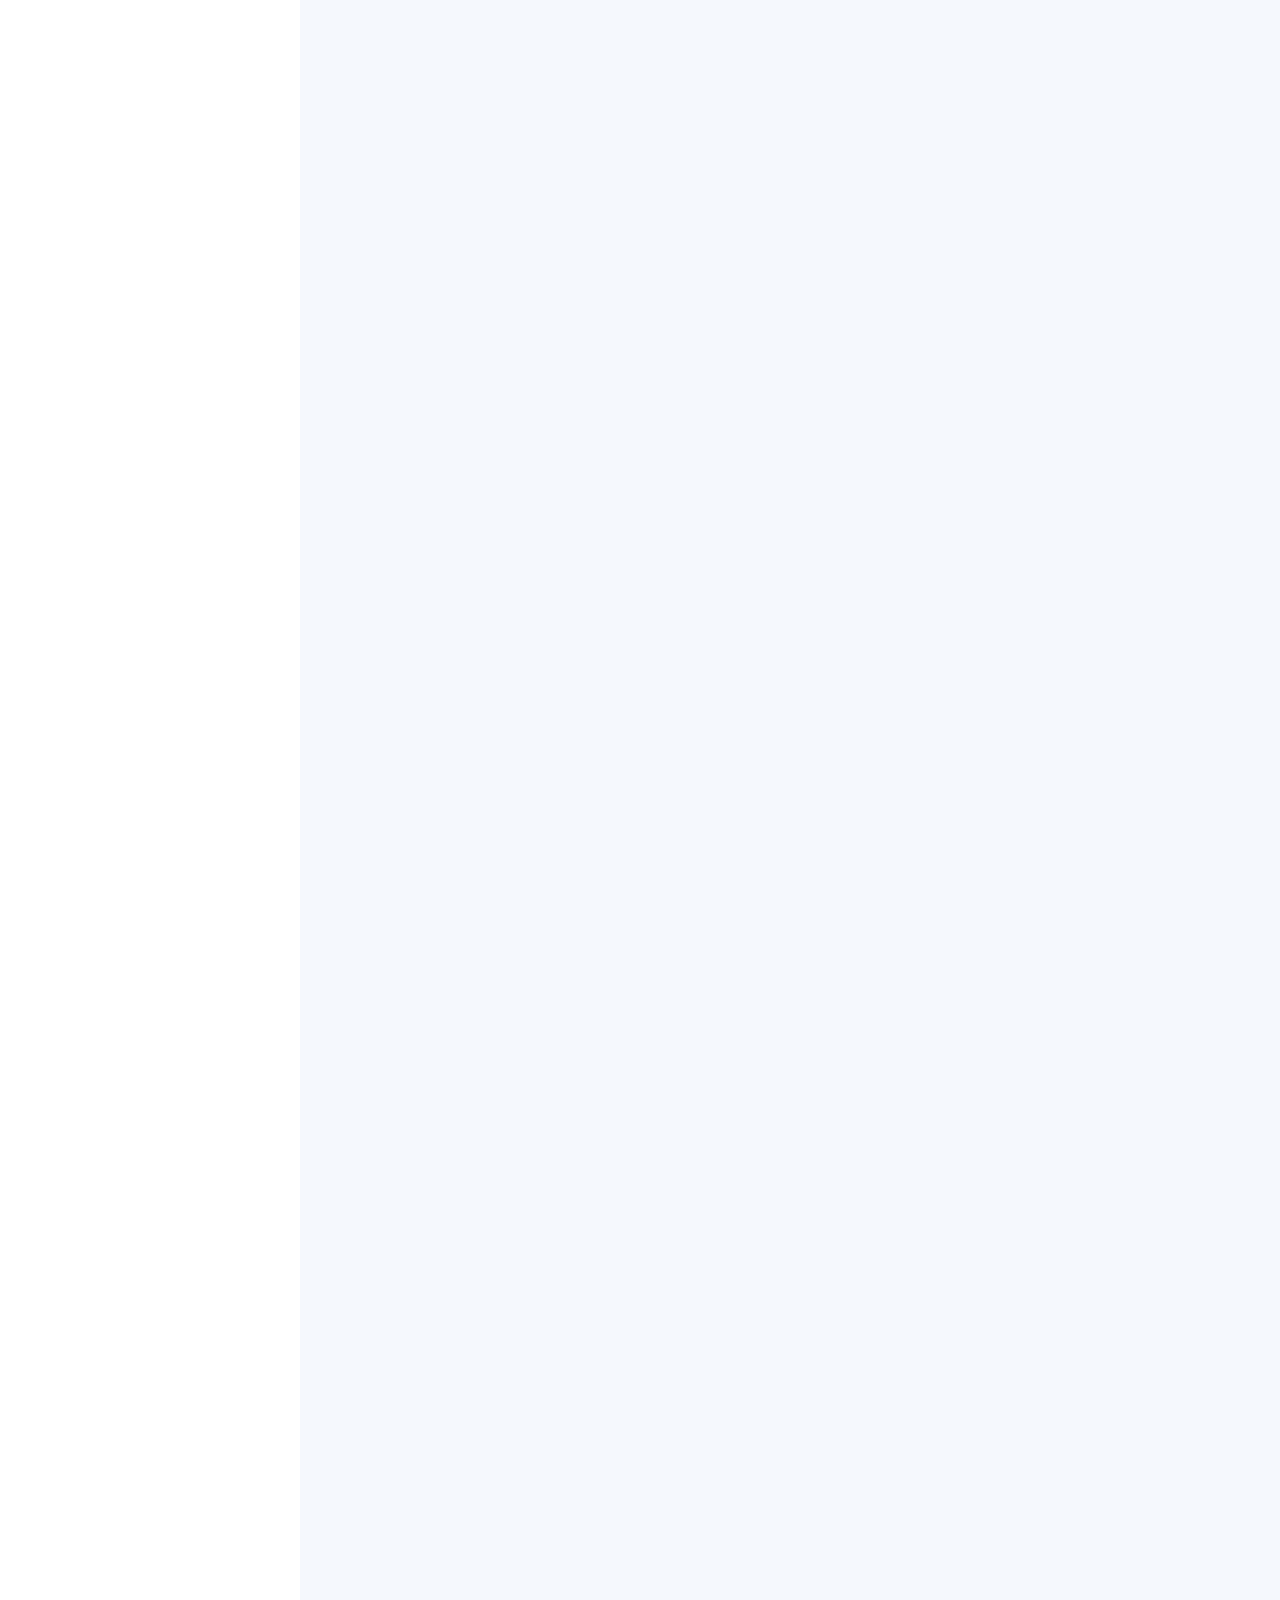
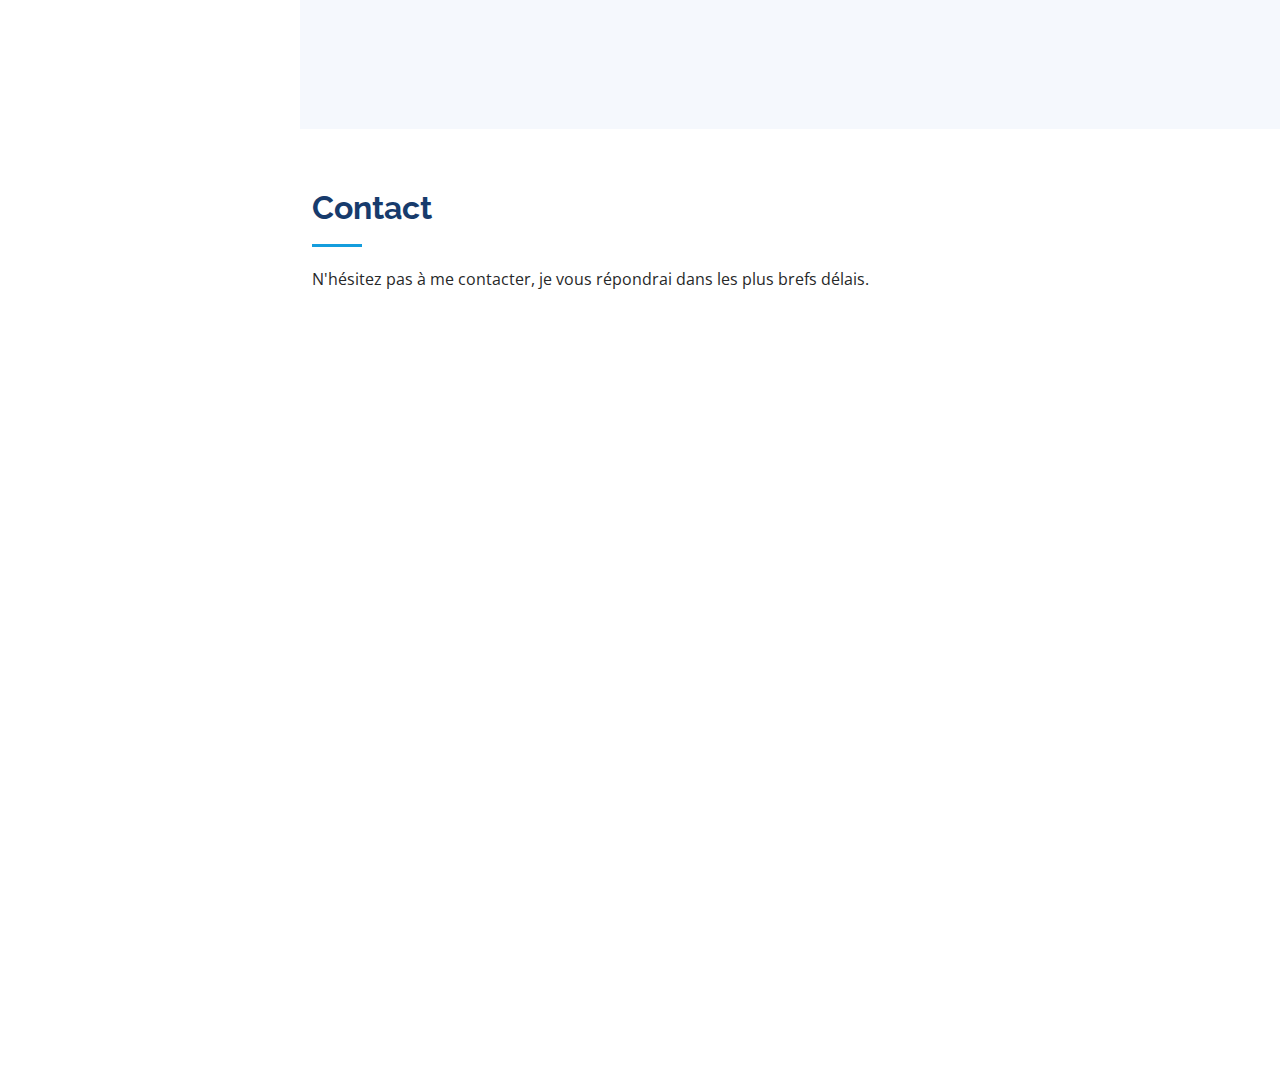
==== commit 88410093: "Add files via upload" ====
--- a/index.html
+++ b/index.html
@@ -430,9 +430,9 @@
         
           <div class="col-lg-4 col-md-6 portfolio-item filter-Card">
             <div class="portfolio-wrap">
-              <img src="assets/img/Evouchers.jpg" class="img-fluid" alt="" style="width:400px;height:180px;">
-              <div class="portfolio-links">
-                <a href="assets/img/Evouchers.jpg" data-gallery="portfolioGallery" class="portfolio-lightbox" title="Commander des cartes �lectroniques via port usb"><i class="bx bx-plus"></i></a>
+              <img src="assets/img/EVouchers.jpg" class="img-fluid" alt="" style="width:400px;height:180px;">
+              <div class="portfolio-links">
+                <a href="assets/img/EVouchers.jpg" data-gallery="portfolioGallery" class="portfolio-lightbox" title="Commander des cartes �lectroniques via port usb"><i class="bx bx-plus"></i></a>
                 <a href="https://github.com/Idham85" title="Plus de d&eacute;tails"><i class="bx bx-link"></i></a>
               </div>
             </div>
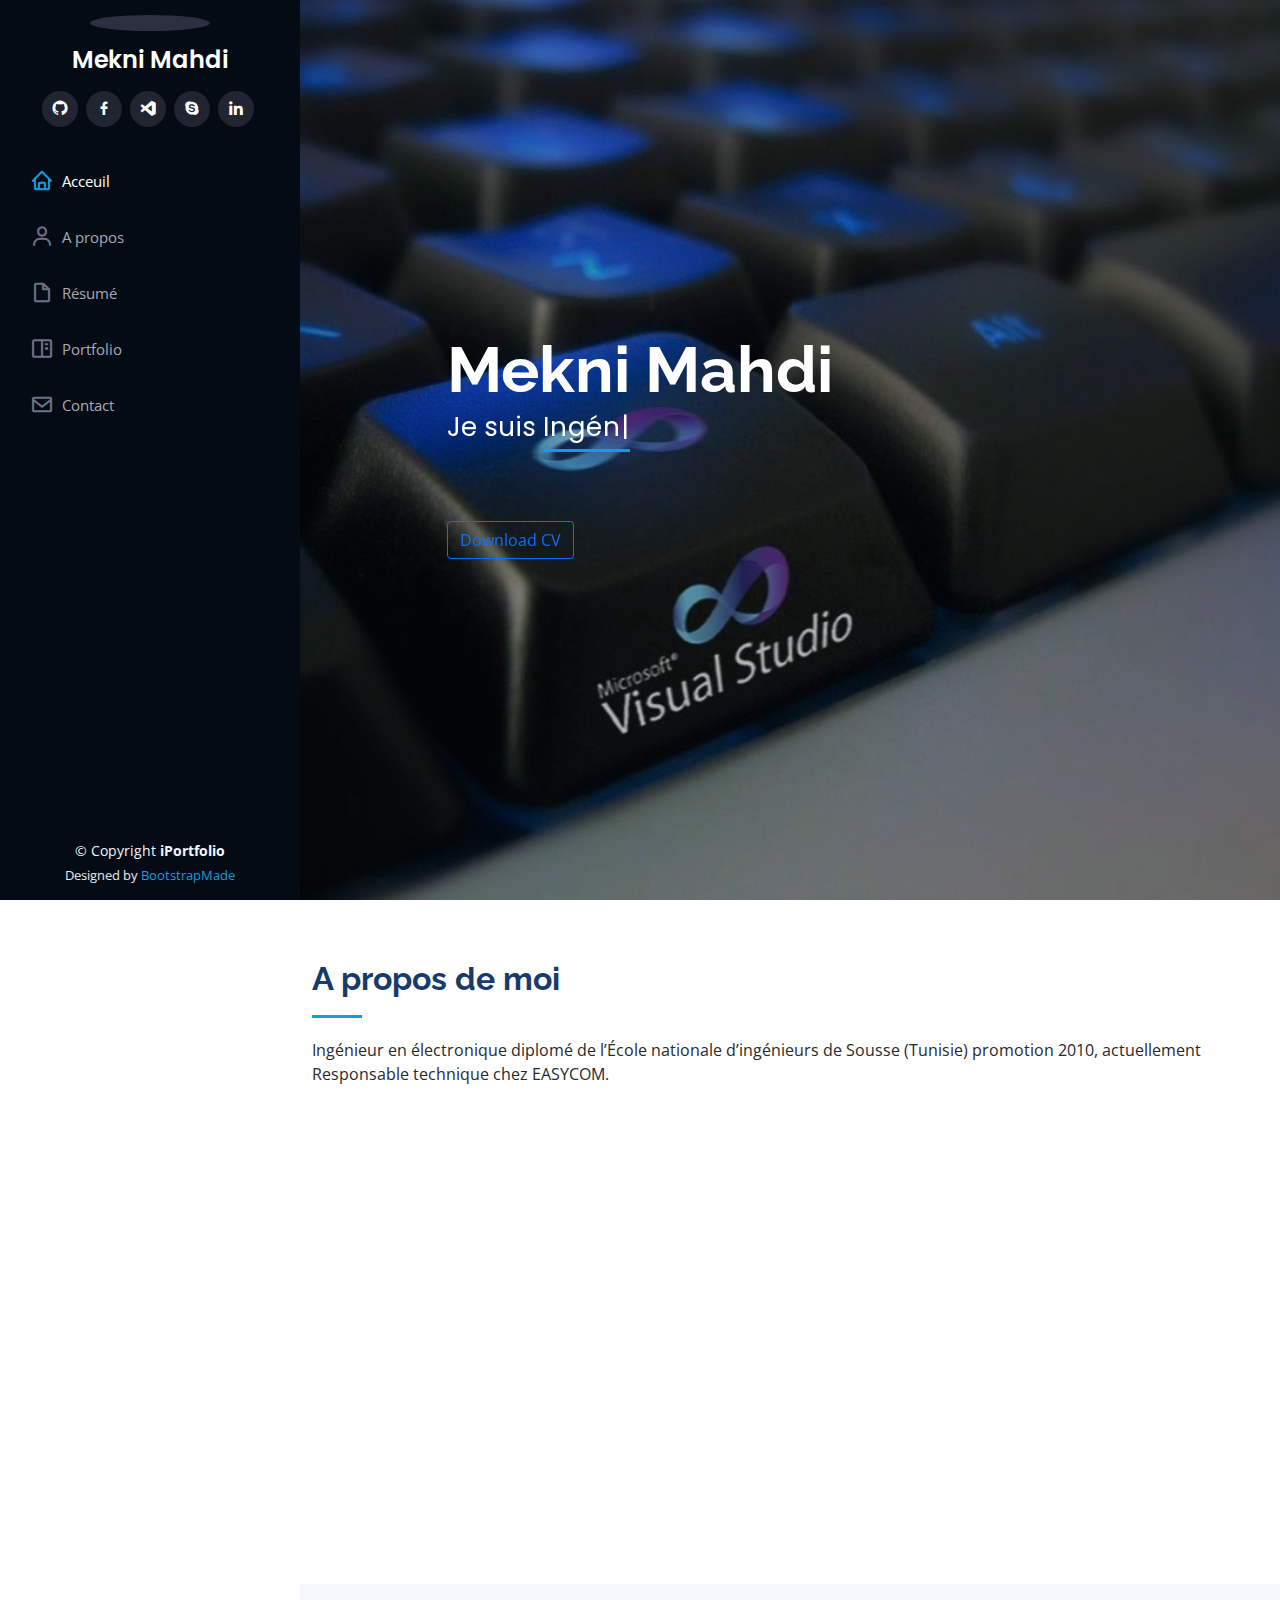
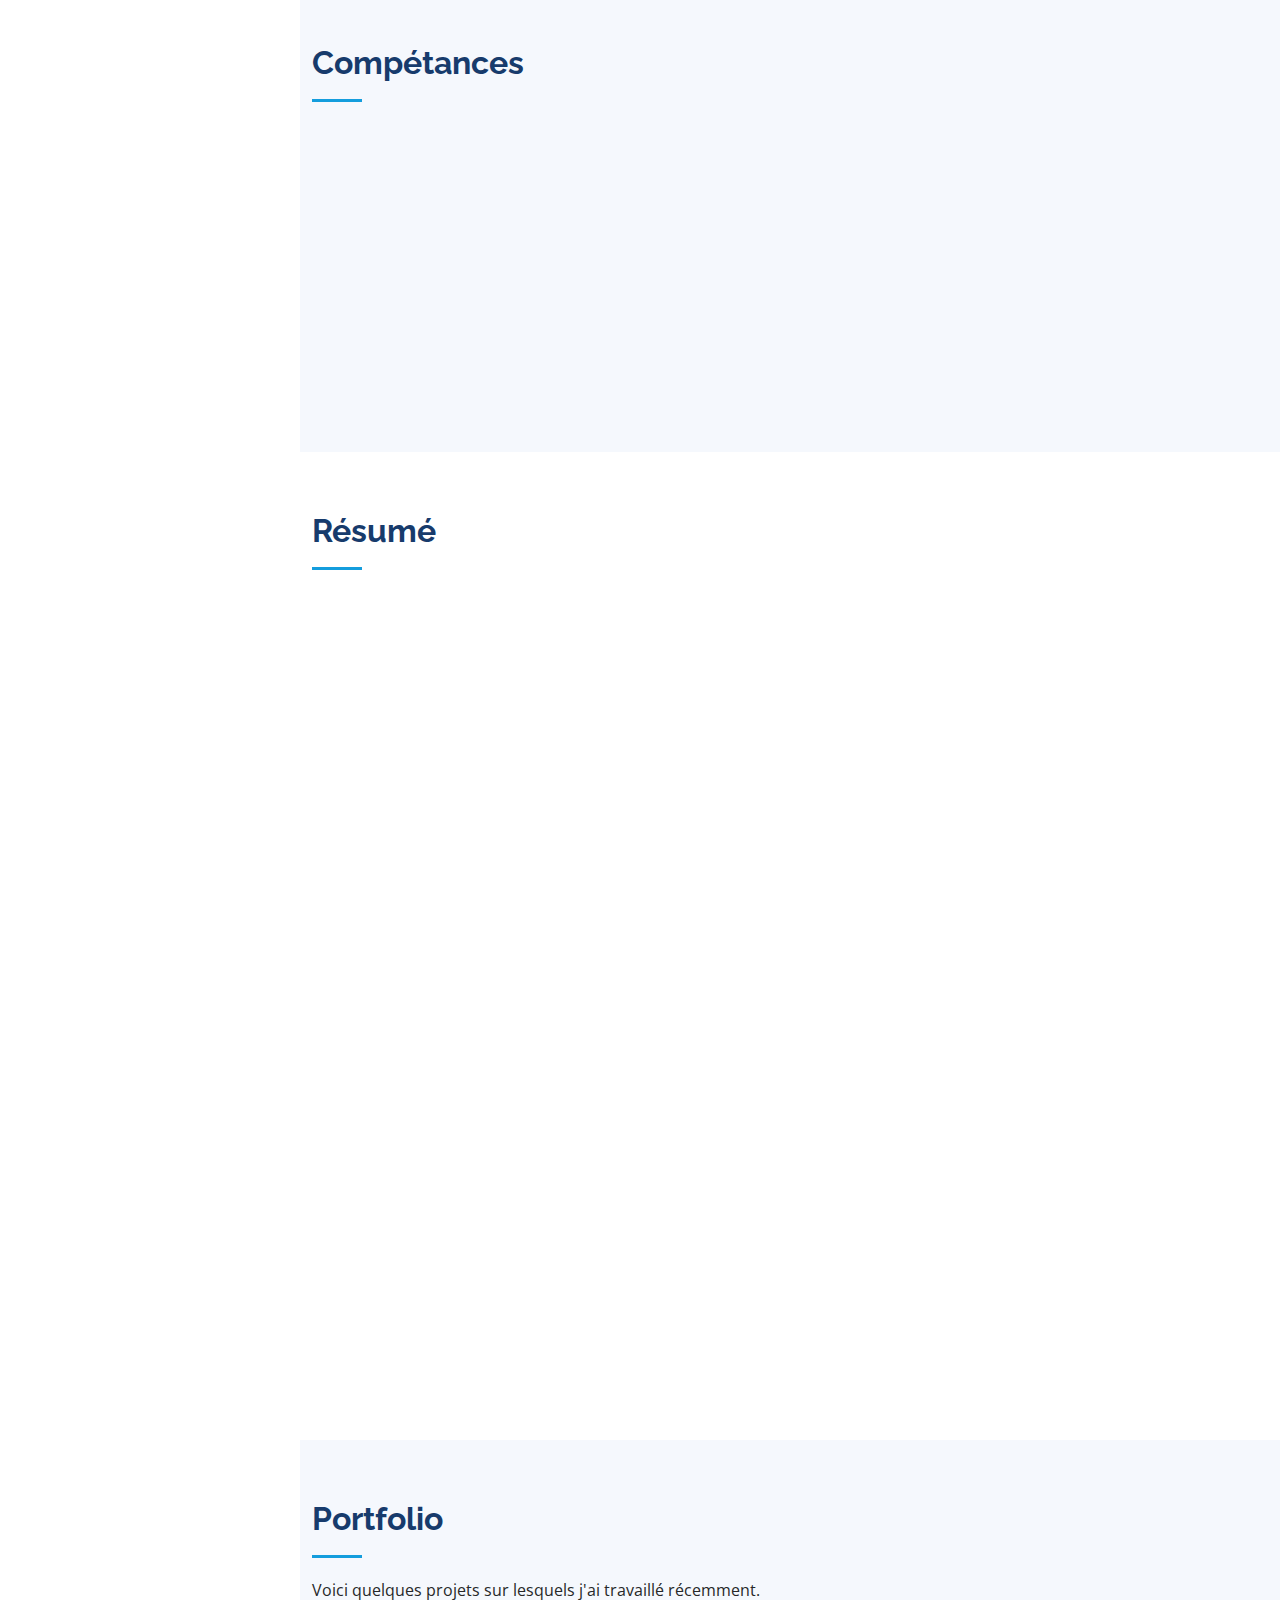
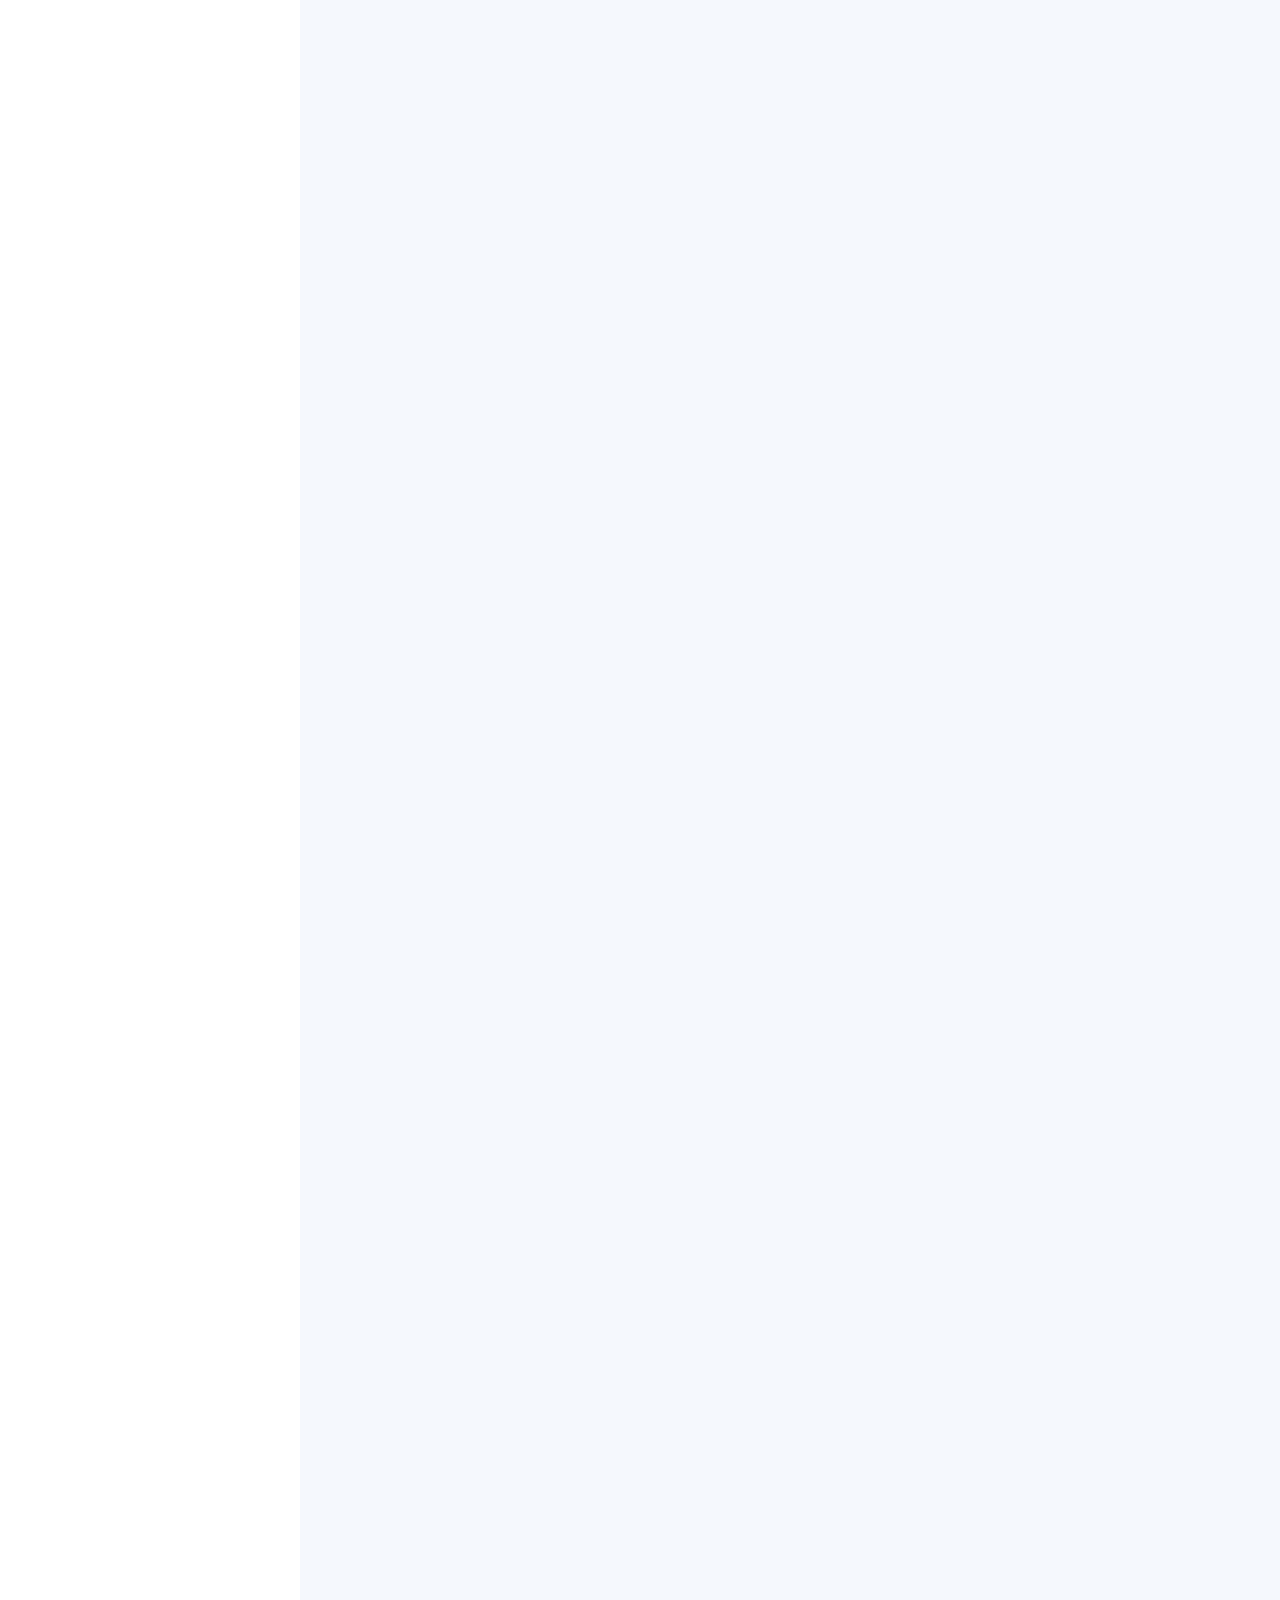
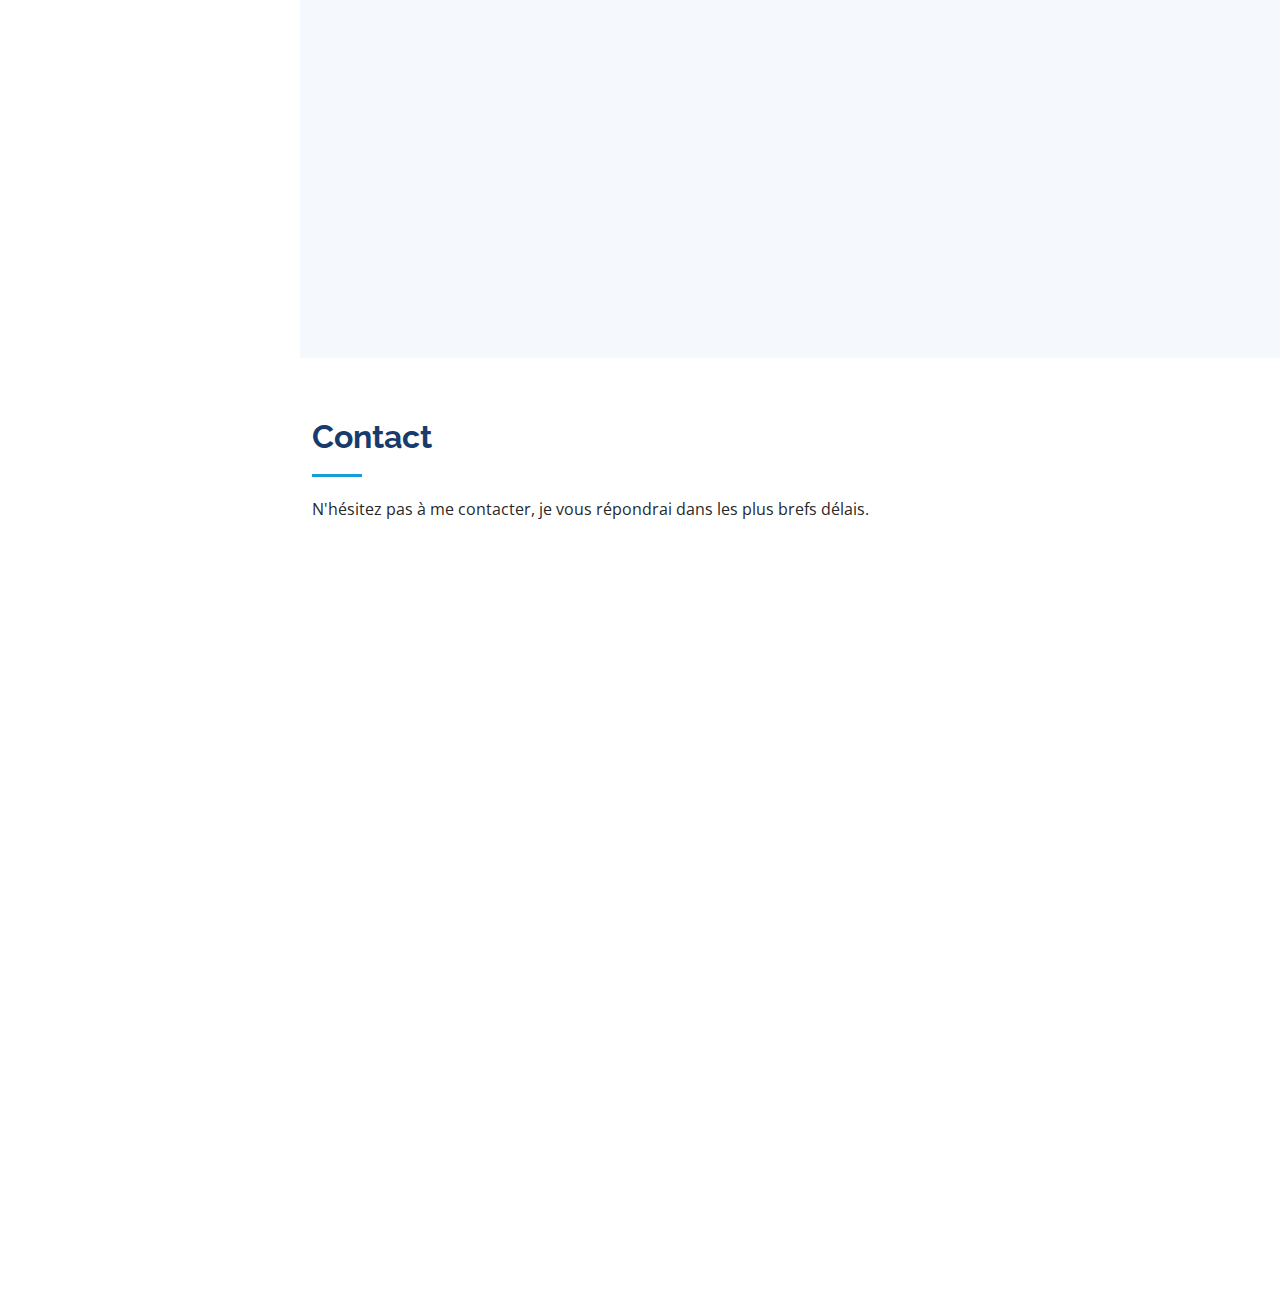
==== commit dee46a82: "Update index.html" ====
--- a/index.html
+++ b/index.html
@@ -10,8 +10,8 @@
   <meta content="" name="keywords">
 
   <!-- Favicons -->
-  <link href="assets/img/favicon.png" rel="icon">
-  <link href="assets/img/apple-touch-icon.png" rel="apple-touch-icon">
+  <link href="assets/img/IMP.jpg" rel="icon">
+  <link href="assets/img/IMP.jpg" rel="apple-touch-icon">
 
   <!-- Google Fonts -->
   <link href="https://fonts.googleapis.com/css?family=Open+Sans:300,300i,400,400i,600,600i,700,700i|Raleway:300,300i,400,400i,500,500i,600,600i,700,700i|Poppins:300,300i,400,400i,500,500i,600,600i,700,700i" rel="stylesheet">
@@ -45,7 +45,7 @@
     <div class="d-flex flex-column">
 
       <div class="profile">
-        <img src="assets/img/QlV9vci.jpeg" alt="" class="img-fluid rounded-circle">
+        <img src="assets/img/IMP.jpg" alt="" class="img-fluid rounded-circle">
         <h1 class="text-light"><a href="index.html">Mekni Mahdi</a></h1>
         <div class="social-links mt-3 text-center">
           <a href="https://github.com/Idham85" class="github"><i class="bx bxl-github"></i></a>
@@ -72,14 +72,9 @@
   <section id="hero" class="d-flex flex-column justify-content-center align-items-center">
     <div class="hero-container" data-aos="fade-in">
       <h1>Mekni Mahdi</h1>
-      <p>Je suis <span class="typed" data-typed-items="Ing.&eacute;lectronique, D&eacute;veloppeur&nbsp;C# WTF, UX Designer"></span></p>
-      <!--
-      <a href="assets/img/CVmekni.pdf" class="button3" >Mon CV</a>
-      <button href="assets/img/CVmekni.pdf" target="_blank" class="button-36" >Button 36</button>
-      <input type=button onClick="parent.location='index.html'" value='click here'>
-      -->
+      <p>Je suis <span class="typed" data-typed-items="Ing&eacute;nieur &eacute;lectronique,D&eacute;veloppeur&nbsp;C#/SQL,UX Designer "></span></p>
+	  <a href="assets/img/CV_Mekni_Mahdi.pdf" class="btn-rounded btn btn-outline-primary mt-4">Download CV</a>
     </div>
-   
   </section><!-- End Hero -->
 
   <main id="main">
@@ -90,36 +85,36 @@
 
         <div class="section-title">
           <h2>A propos de moi</h2>
-          <p>Ing&eacute;nieur en &eacute;lectronique diplom&eacute; de l&rsquo;&Eacute;cole nationale d&rsquo;ing&eacute;nieurs de Sousse (Tunisie) promotion 2010, actuellement Consultant technique chez EASYCOM.</p>
+          <p>Ing&eacute;nieur en &eacute;lectronique diplom&eacute; de l&rsquo;&Eacute;cole nationale d&rsquo;ing&eacute;nieurs de Sousse (Tunisie) promotion 2010, actuellement Responsable technique chez EASYCOM.</p>
         </div>
 
         <div class="row">
           <div class="col-lg-4" data-aos="fade-right">
-            <img src="assets/img/photo1-Copie.jpg" class="img-fluid" alt="">
+            <img src="assets/img/Profil.jpg" class="img-fluid" alt="">
           </div>
           <div class="col-lg-8 pt-4 pt-lg-0 content" data-aos="fade-left">
             <h3>Ing&eacute;nieur &eacute;lectronique &amp; D&eacute;veloppeur C#</h3>
             <p class="fst-italic">
-              Ayant acquis des connaissances en dev&eacute;loppent des applications C# WinForms aussi en architectures de d&eacute;veloppement principalement SQL server.            </p>
+              Ayant acquis des connaissances en dev&eacute;loppent des applications C#/SQL aussi aussi en d&eacute;veloppement des firmwares en Python sur module GSM T&eacute;lit GL865.            </p>
             <div class="row">
               <div class="col-lg-6">
                 <ul>
                   <li><i class="bi bi-chevron-right"></i> <strong>Naissance:</strong> <span>5 Jui 1985</span></li>
-                  <li onclick="location.href='https://idham85.github.io/MahdiMekni.github.io/';"><i  class="bi bi-chevron-right"></i> <strong> Site web:</strong> <span>wwww.mahdi_mekni.com</span></li>
-                  <li><i class="bi bi-chevron-right"></i> <strong>Tel:</strong> <span>+216 21 035 163</span></li>
+                  <li onclick="location.href='https://www.linkedin.com/in/mahdi-mekni';"><i  class="bi bi-chevron-right"></i> <strong> Site web:</strong> linkedin/mahdi-mekni</li>
+                  <li><i class="bi bi-chevron-right"></i> <strong>Tel:</strong> <span>+216 29 26 26 06</span></li>
                   <li><i class="bi bi-chevron-right"></i> <strong>Adresse:</strong> <span>Tunis, Tunisie</span></li>
                 </ul>
               </div>
               <div class="col-lg-6">
                 <ul>
-                  <li><i class="bi bi-chevron-right"></i> <strong>&Acirc;ge:</strong> <span>36</span></li>
+                  <li><i class="bi bi-chevron-right"></i> <strong>&Acirc;ge:</strong> <span>37</span></li>
                   <li><i class="bi bi-chevron-right"></i> <strong>Grade:</strong> <span>Ing&eacute;nieur</span></li>
                   <li><i class="bi bi-chevron-right"></i> <strong>Email:</strong> <span>mekni_mahdi@hotmail.com</span></li>
                   <li><i class="bi bi-chevron-right"></i> <strong>Freelance:</strong> <span>Disponible</span></li>
                 </ul>
               </div>
             </div>
-            <p>J&rsquo;ai profit&eacute; d&rsquo;une formation en ligne en &laquo; User Experience Research and Design &raquo; pour effectuer une reconversion professionnelle vers le domaine de UX design, domaine qui m&rsquo;int&eacute;resse depuis de nombreuses ann&eacute;es. Je voudrais donc continuer dans cet axe avec envie, motivation et des id&eacute;es plein la t&ecirc;te.</p>
+            <p>En 2020, J&rsquo;ai profit&eacute; d&rsquo;une formation en ligne en &laquo; User Experience Research and Design &raquo;.</p>
 <p>Curieux et perfectionniste de nature, dynamique et sociable, bien s&apos;int&eacute;grer sans trop en faire et en restant soi m&ecirc;me.</p>
 </p>
           </div>
@@ -202,41 +197,53 @@
             </div>
 
             <div class="progress">
-              <span class="skill">Sql Server<i class="val">75%</i></span>
+              <span class="skill">Sql Server<i class="val">80%</i></span>
               <div class="progress-bar-wrap">
-                <div class="progress-bar" role="progressbar" aria-valuenow="75" aria-valuemin="0" aria-valuemax="100"></div>
+                <div class="progress-bar" role="progressbar" aria-valuenow="80" aria-valuemin="0" aria-valuemax="100"></div>
               </div>
             </div>
 
             <div class="progress">
-              <span class="skill">Programmation C/Mikro C <i class="val">60%</i></span>
+              <span class="skill">Programmation syst&Eacute;me embarqu&Eacute; <i class="val">65%</i></span>
+              <div class="progress-bar-wrap">
+                <div class="progress-bar" role="progressbar" aria-valuenow="65" aria-valuemin="0" aria-valuemax="100"></div>
+              </div>
+            </div>
+			 <div class="progress">
+              <span class="skill">CAO &Eacute;lectronique <i class="val">70%</i></span>
+              <div class="progress-bar-wrap">
+                <div class="progress-bar" role="progressbar" aria-valuenow="70" aria-valuemin="0" aria-valuemax="100"></div>
+              </div>
+            </div>
+
+          </div>
+
+          <div class="col-lg-6" data-aos="fade-up" data-aos-delay="100">
+
+            <div class="progress">
+              <span class="skill">Python <i class="val">60%</i></span>
               <div class="progress-bar-wrap">
                 <div class="progress-bar" role="progressbar" aria-valuenow="60" aria-valuemin="0" aria-valuemax="100"></div>
               </div>
             </div>
 
-          </div>
-
-          <div class="col-lg-6" data-aos="fade-up" data-aos-delay="100">
-
             <div class="progress">
-              <span class="skill">Python <i class="val">50%</i></span>
+              <span class="skill">&Eacute;lectronique A/N&nbsp;<i class="val">70%</i></span>
+              <div class="progress-bar-wrap">
+                <div class="progress-bar" role="progressbar" aria-valuenow="70" aria-valuemin="0" aria-valuemax="100"></div>
+              </div>
+            </div>
+
+            <div class="progress">
+              <span class="skill">UX DESIGN <i class="val">60%</i></span>
+              <div class="progress-bar-wrap">
+                <div class="progress-bar" role="progressbar" aria-valuenow="60" aria-valuemin="0" aria-valuemax="100"></div>
+              </div>
+            </div>
+			<div class="progress">
+              <span class="skill">Adobe XD / Axure RP <i class="val">50%</i></span>
               <div class="progress-bar-wrap">
                 <div class="progress-bar" role="progressbar" aria-valuenow="50" aria-valuemin="0" aria-valuemax="100"></div>
-              </div>
-            </div>
-
-            <div class="progress">
-              <span class="skill">&Eacute;tude &amp; Conception &eacute;lectronique&nbsp;<i class="val">70%</i></span>
-              <div class="progress-bar-wrap">
-                <div class="progress-bar" role="progressbar" aria-valuenow="70" aria-valuemin="0" aria-valuemax="100"></div>
-              </div>
-            </div>
-
-            <div class="progress">
-              <span class="skill">Axure RP <i class="val">70%</i></span>
-              <div class="progress-bar-wrap">
-                <div class="progress-bar" role="progressbar" aria-valuenow="70" aria-valuemin="0" aria-valuemax="100"></div>
               </div>
             </div>
 
@@ -303,15 +310,16 @@
           <div class="col-lg-6" data-aos="fade-up" data-aos-delay="100">
             <h3 class="resume-title">Professional Experience</h3>
             <div class="resume-item">
-              <h4>Ing&eacute;nieur Projet</h4>
+              <h4>Responsable Technique</h4>
               <h5>2012 - Pr&eacute;sent</h5>
               <p><em>EASYCOM, Le kram 2015. Tunisie </em></p>
               <ul>
                 <li>&nbsp;D&eacute;veloppement des applications de gestions Cartes SIM et des Cartes de recharges en C#/sql</li>
-                <li>&nbsp;D&eacute;veloppement des applications de contr&ocirc;le et suivi par SMS en C#/firebase</li>
+                <li>&nbsp;D&eacute;veloppement Interface IHM de contr&ocirc;le et suivi par SMS en C#/firebase</li>
                 <li>&nbsp;D&eacute;veloppement des applications &nbsp;de g&eacute;n&eacute;ration des vouchers en C#/python</li>
                 <li>&nbsp;D&eacute;veloppement des firmwares en python et impl&eacute;mentation dans module gsm T&eacute;lit gl865-Dual</li>
                 <li>&nbsp;Interfacer un module SIM800E avec un microcontr&ocirc;leur LPC2103 sous environnement Keil &micro;V</li>
+				<li>&nbsp;Concevoir des modules GSM 10 Ports</li>
               </ul>
             </div>
             <div class="resume-item">
@@ -343,186 +351,206 @@
           <div class="col-lg-12 d-flex justify-content-center">
             <ul id="portfolio-flters">
               <li data-filter="*" class="filter-active">All</li>
-              <li data-filter=".filter-Card">C#/Sql</li>
-              <li data-filter=".filter-app">Xamarin</li>
-              <li data-filter=".filter-web">Python</li>
-              <li data-filter=".filter-C">C</li>
-               <li data-filter=".filter-sharp">C#</li>
+              <li data-filter=".filter-C">C#</li>
+			  <li data-filter=".filter-S">SQL</li>
+			  <li data-filter=".filter-P">Python</li>
+			  <li data-filter=".filter-F">Firebase</li>
+              <li data-filter=".filter-X">Xamarin</li>
+			  <li data-filter=".filter-A">ASP.Net</li>
+              <li data-filter=".filter-E">&Eacute;lectronique</li>
+              <li data-filter=".filter-R">SAP</li>
             </ul>
           </div>
         </div>
         <div class="row portfolio-container" data-aos="fade-up" data-aos-delay="100">
 
-        <div class="col-lg-4 col-md-6 portfolio-item filter-Card">
-            <div class="portfolio-wrap">
-              <img src="assets/img/promo1.jpg" class="img-fluid" alt="" style="width:400px;height:180px;">
-              <div class="portfolio-links">
-                <a href="assets/img/promo1.jpg" data-gallery="portfolioGallery" class="portfolio-lightbox" title="Gestion des cartes de pari sportif"><i class="bx bx-plus"></i></a>
+        <div class="col-lg-4 col-md-6 portfolio-item filter-C filter-S">
+            <div class="portfolio-wrap">
+              <img src="assets/img/GooredooMC.png" class="img-fluid" alt="" style="width:400px;height:180px;">
+              <div class="portfolio-links">
+                <a href="assets/img/GooredooMC.png" data-gallery="portfolioGallery" class="portfolio-lightbox" title="<b>Gestion des cartes de recharge Ooredoo pour le compte de la soci&eacute;t&eacute; Rahma Distribution:</b><br>Import/Export fichiers data, Gestion Clients, Bon Entr&eacute;e/Sortie"><i class="bx bx-plus"></i></a>
                 <a href="https://github.com/Idham85" title="Plus de d&eacute;tails"><i class="bx bx-link"></i></a>
               </div>
             </div>
              </div>
-           <div class="col-lg-4 col-md-6 portfolio-item filter-sharp">
-            <div class="portfolio-wrap">
-              <img src="assets/img/Roue1.jpg" class="img-fluid" alt="" style="width:400px;height:180px;">
-              <div class="portfolio-links">
-                <a href="assets/img/Roue1.jpg" data-gallery="portfolioGallery" class="portfolio-lightbox" title="Roue de la fortune en C#"><i class="bx bx-plus"></i></a>
+           <div class="col-lg-4 col-md-6 portfolio-item filter-C">
+            <div class="portfolio-wrap">
+              <img src="assets/img/kadouet.png" class="img-fluid" alt="" style="width:400px;height:180px;">
+              <div class="portfolio-links">
+                <a href="assets/img/kadouet.png" data-gallery="portfolioGallery" class="portfolio-lightbox" title="<b>Roue de la chance en C#:</b><br> Kadouet est un jeu sur PC cr&eacute;e pour un r&eacute;seau des Points de vente afin d'augmenter le trafic dans les boutiques et g&eacute;n&eacute;rer des leads potentiels.<br>Jeu al&eacute;atoire mais l'admin peut limiter le nombre des gagnants chaque jour selon les cadeaux"><i class="bx bx-plus"></i></a>
+                <a href="portfolio-details.html" title="Plus de d&eacute;tails"><i class="bx bx-link"></i></a>
+			<!--	<a href="https://www.c-sharpcorner.com/members/mahdi-mekni" title="Plus de d&eacute;tails"><i class="bx bx-link"></i></a>-->
+              </div>
+            </div>
+          </div>
+        
+          <div class="col-lg-4 col-md-6 portfolio-item filter-C filter-S">
+            <div class="portfolio-wrap">
+              <img src="assets/img/TGM.png" class="img-fluid" alt="" style="width:400px;height:180px;">
+              <div class="portfolio-links">
+                <a href="assets/img/TGM.png" data-gallery="portfolioGallery" class="portfolio-lightbox" title="<b>Gestion des cartes de pari sportif pour le compte de la soci&eacute;t&eacute; Tunisie Gaming:</b><br>Gestion de stock, Bons E/S, BL, BC, Inventaire"><i class="bx bx-plus"></i></a>
+                <a href="https://github.com/Idham85" title="Plus de d&eacute;tails"><i class="bx bx-link"></i></a>
+              </div>
+            </div>
+          </div>
+		  <div class="col-lg-4 col-md-6 portfolio-item filter-C filter-S">
+            <div class="portfolio-wrap">
+              <img src="assets/img/Menu.png" class="img-fluid" alt="" style="width:400px;height:180px;">
+              <div class="portfolio-links">
+                <a href="assets/img/Menu.png" data-gallery="portfolioGallery" class="portfolio-lightbox" title="<b>Gestion des cartes de pari sportif pour le compte de la soci&eacute;t&eacute; Promocote:</b><br>Bons de r&eacute;ception, Bons de livraison, Gestion des lots et des num&eacute;ros de s&eacute;rie, &Eacute;tats des stocks cot&eacute; Clients en temps r&eacute;el..."><i class="bx bx-plus"></i></a>
+                <a href="https://github.com/Idham85" title="Plus de d&eacute;tails"><i class="bx bx-link"></i></a>
+              </div>
+            </div>
+             </div>
+           <div class="col-lg-4 col-md-6 portfolio-item filter-C filter-A">
+            <div class="portfolio-wrap">
+              <img src="assets/img/Pub4Mobile2.png" class="img-fluid" alt="" style="width:400px;height:180px;">
+              <div class="portfolio-links">
+                <a href="assets/img/Pub4Mobile2.png" data-gallery="portfolioGallery" class="portfolio-lightbox" title="<b>Site web Vitrine pour le compte de la compagnie Capital Outsourcing:</b><br><b><i>Pub4mobile</i></b> est une plateforme publicitaire qui r&eacute;compense les clients pour consommer une publicit&eacute; donn&eacute;e"><i class="bx bx-plus"></i></a>
+                <a href="" title="Plus de d&eacute;tails"><i class="bx bx-link"></i></a>
+			<!--	<a href="https://www.c-sharpcorner.com/members/mahdi-mekni" title="Plus de d&eacute;tails"><i class="bx bx-link"></i></a>-->
+              </div>
+            </div>
+          </div>
+        
+          <div class="col-lg-4 col-md-6 portfolio-item filter-F filter-X">
+            <div class="portfolio-wrap">
+              <img src="assets/img/App_ReadCom.jpg" class="img-fluid" alt="" style="width:400px;height:180px;">
+              <div class="portfolio-links">
+                <a href="assets/img/App_ReadCom.jpg" data-gallery="portfolioGallery" class="portfolio-lightbox" title="<b>Xamarin App:</b><br>AMVA est une application en temps r&eacute;el qui permet de suivre l'&eacute;tat des modules gsm ainsi que le MSISDN de la carte sim, Validit&eacute; et le compteur de g&eacute;n&eacute;ration de vouchers"><i class="bx bx-plus"></i></a>
                 <a href="https://www.c-sharpcorner.com/members/mahdi-mekni" title="Plus de d&eacute;tails"><i class="bx bx-link"></i></a>
               </div>
             </div>
           </div>
+
+          <div class="col-lg-4 col-md-6 portfolio-item filter-C filter-S">
+            <div class="portfolio-wrap">
+              <img src="assets/img/GOR1.jpg" class="img-fluid" alt="" style="width:400px;height:180px;">
+              <div class="portfolio-links">
+                <a href="assets/img/GOR1.jpg" data-gallery="portfolioGallery" class="portfolio-lightbox" title="<b>Gestion des cartes de recharge Orange pour le compte de la soci&eacute;t&eacute; Cellcom:</b><br>Import/Export fichiers data, Gestion Clients, Bon Entr&eacute;e/Sortie""><i class="bx bx-plus"></i></a>
+                <a href="https://github.com/Idham85" title="Plus de d&eacute;tails"><i class="bx bx-link"></i></a>
+              </div>
+            </div>
+          </div>
+          <div class="col-lg-4 col-md-6 portfolio-item filter-E">
+            <div class="portfolio-wrap">
+              <img src="assets/img/LPC_SIM.jpg" class="img-fluid" alt="" style="width:400px;height:180px;">
+              <div class="portfolio-links">
+                <a href="assets/img/LPC_SIM.jpg" data-gallery="portfolioGallery" class="portfolio-lightbox" title="<b>Firmware en C sous envirement Keil &mu;V:</b><br>D&eacute;veloppemnt firmware en C pour controler et commander une imprimante SMS muni de 3 SIM (3 op&eacute;rateurs t&eacute;l&eacute;phoniques)<br>&mu;C: Philips LPC2103<br>Modem GSM: SIM8000E""><i class="bx bx-plus"></i></a>
+                <a href="https://github.com/Idham85" title="Plus de d&eacute;tails"><i class="bx bx-link"></i></a>
+              </div>
+            </div>
+          </div>
         
-          <div class="col-lg-4 col-md-6 portfolio-item filter-Card">
-            <div class="portfolio-wrap">
-              <img src="assets/img/Tgaming1.jpg" class="img-fluid" alt="" style="width:400px;height:180px;">
-              <div class="portfolio-links">
-                <a href="assets/img/Tgaming1.jpg" data-gallery="portfolioGallery" class="portfolio-lightbox" title="Gestion des cartes de jeux"><i class="bx bx-plus"></i></a>
+          <div class="col-lg-4 col-md-6 portfolio-item filter-C filter-S">
+            <div class="portfolio-wrap">
+              <img src="assets/img/GTT1.jpg" class="img-fluid" alt="" style="width:400px;height:180px;">
+              <div class="portfolio-links">
+                <a href="assets/img/GTT1.jpg" data-gallery="portfolioGallery" class="portfolio-lightbox" title="<b>Gestion des cartes de recharge Tunisie Telecom pour le compte de la soci&eacute;t&eacute; Cellcom:</b><br>Import/Export fichiers data, Gestion Clients, Bon Entr&eacute;e/Sortie""><i class="bx bx-plus"></i></a>
                 <a href="https://github.com/Idham85" title="Plus de d&eacute;tails"><i class="bx bx-link"></i></a>
               </div>
             </div>
           </div>
-          <div class="col-lg-4 col-md-6 portfolio-item filter-Card">
-            <div class="portfolio-wrap">
-              <img src="assets/img/GOR1.jpg" class="img-fluid" alt="" style="width:400px;height:180px;">
-              <div class="portfolio-links">
-                <a href="assets/img/GOR1.jpg" data-gallery="portfolioGallery" class="portfolio-lightbox" title="Gestion des cartes de recharge t&eacute;l&eacute;phonique"><i class="bx bx-plus"></i></a>
+          <div class="col-lg-4 col-md-6 portfolio-item filter-E">
+            <div class="portfolio-wrap">
+              <img src="assets/img/Module16.jpg" class="img-fluid" alt="" style="width:400px;height:180px;">
+              <div class="portfolio-links">
+                <a href="assets/img/Module16.jpg" data-gallery="portfolioGallery" class="portfolio-lightbox" title="<b>Conception et r&eacute;alisation des modules gsm 7/10 ports &agrave; base de modem T&eacute;lit GL865-Quad"><i class="bx bx-plus"></i></a>
+                <a href="https://www.c-sharpcorner.com/members/mahdi-mekni" title="Plus de d&eacute;tails"><i class="bx bx-link"></i></a>
+              </div>
+            </div>
+          </div>
+          <div class="col-lg-4 col-md-6 portfolio-item filter-C filter-S filter-E">
+            <div class="portfolio-wrap">
+              <img src="assets/img/EVouchers.jpg" class="img-fluid" alt="" style="width:400px;height:180px;">
+              <div class="portfolio-links">
+                <a href="assets/img/EVouchers.jpg" data-gallery="portfolioGallery" class="portfolio-lightbox" title="<b>Logiciel de g&eacute;n&eacute;ration et de gestion des codes de recharge:</b><br><i>EVouchers</i> est une interface Homme machine qui permet de comander des modules gsm 16/32/64 ports. Permet aussi la g&eacute;n&eacute;ration et le stockage des codes de recharge ooredoo"><i class="bx bx-plus"></i></a>
                 <a href="https://github.com/Idham85" title="Plus de d&eacute;tails"><i class="bx bx-link"></i></a>
               </div>
             </div>
           </div>
-          <div class="col-lg-4 col-md-6 portfolio-item filter-Card">
-            <div class="portfolio-wrap">
-              <img src="assets/img/OO1.jpg" class="img-fluid" alt="" style="width:400px;height:180px;">
-              <div class="portfolio-links">
-                <a href="assets/img/OO1.jpg" data-gallery="portfolioGallery" class="portfolio-lightbox" title="Gestion des cartes de recharge t&eacute;l&eacute;phonique"><i class="bx bx-plus"></i></a>
-                <a href="https://github.com/Idham85" title="Plus de d&eacute;tails"><i class="bx bx-link"></i></a>
-              </div>
-            </div>
-          </div>
         
-          <div class="col-lg-4 col-md-6 portfolio-item filter-Card">
-            <div class="portfolio-wrap">
-              <img src="assets/img/GTT1.jpg" class="img-fluid" alt="" style="width:400px;height:180px;">
-              <div class="portfolio-links">
-                <a href="assets/img/GTT1.jpg" data-gallery="portfolioGallery" class="portfolio-lightbox" title="Gestion des cartes de recharge t&eacute;l&eacute;phonique"><i class="bx bx-plus"></i></a>
-                <a href="https://github.com/Idham85" title="Plus de d&eacute;tails"><i class="bx bx-link"></i></a>
-              </div>
-            </div>
-          </div>
-          <div class="col-lg-4 col-md-6 portfolio-item filter-sharp">
+          <div class="col-lg-4 col-md-6 portfolio-item filter-P filter-E">
+            <div class="portfolio-wrap">
+              <img src="assets/img/GL-865.jpg" class="img-fluid" alt="" style="width:400px;height:180px;">
+              <div class="portfolio-links">
+                <a href="assets/img/GL-865.jpg" data-gallery="portfolioGallery" class="portfolio-lightbox" title="<b>D&eacute;veloppement des firmware en python et impl&eacute;mentation dans module T&eacute;lit GL-865:</b><br>Firmware SMS-Printer Ooredoo Tunisie <br>Firmware g&eacute;n&eacute;rations des Vouchers de recharge<br>Firmware suivi Carte Sim<br>Firmawre controle de barri&egrave;re du train<br>Firmware syst&egrave;me d'alarme"><i class="bx bx-plus"></i></a>
+                <a href="https://www.c-sharpcorner.com/members/mahdi-mekni" title="Plus de d&eacute;tails"><i class="bx bx-link"></i></a>
+              </div>
+            </div>
+          </div>
+          <div class="col-lg-4 col-md-6 portfolio-item filter-C filter-R">
             <div class="portfolio-wrap">
               <img src="assets/img/POR1.jpg" class="img-fluid" alt="" style="width:400px;height:180px;">
               <div class="portfolio-links">
-                <a href="assets/img/POR1.jpg" data-gallery="portfolioGallery" class="portfolio-lightbox" title="AApplication d'impression en format A4 et thermique"><i class="bx bx-plus"></i></a>
-                <a href="https://www.c-sharpcorner.com/members/mahdi-mekni" title="Plus de d&eacute;tails"><i class="bx bx-link"></i></a>
-              </div>
-            </div>
-          </div>
-          <div class="col-lg-4 col-md-6 portfolio-item filter-Card">
-            <div class="portfolio-wrap">
-              <img src="assets/img/gsm16.jpg" class="img-fluid" alt="" style="width:400px;height:180px;">
-              <div class="portfolio-links">
-                <a href="assets/img/gsm16.jpg" data-gallery="portfolioGallery" class="portfolio-lightbox" title="Module GSM 16 Ports"><i class="bx bx-plus"></i></a>
-                <a href="https://github.com/Idham85" title="Plus de d&eacute;tails"><i class="bx bx-link"></i></a>
-              </div>
-            </div>
-          </div>
-        
-          <div class="col-lg-4 col-md-6 portfolio-item filter-Card">
-            <div class="portfolio-wrap">
-              <img src="assets/img/EVouchers.jpg" class="img-fluid" alt="" style="width:400px;height:180px;">
-              <div class="portfolio-links">
-                <a href="assets/img/EVouchers.jpg" data-gallery="portfolioGallery" class="portfolio-lightbox" title="Commander des cartes �lectroniques via port usb"><i class="bx bx-plus"></i></a>
-                <a href="https://github.com/Idham85" title="Plus de d&eacute;tails"><i class="bx bx-link"></i></a>
-              </div>
-            </div>
-          </div>
-          <div class="col-lg-4 col-md-6 portfolio-item filter-sharp">
-            <div class="portfolio-wrap">
-              <img src="assets/img/doublons.jpg" class="img-fluid" alt="" style="width:400px;height:180px;">
-              <div class="portfolio-links">
-                <a href="assets/img/doublons.jpg" data-gallery="portfolioGallery" class="portfolio-lightbox" title="Effacer les doublons dans les fichiers txt "><i class="bx bx-plus"></i></a>
+                <a href="assets/img/POR1.jpg" data-gallery="portfolioGallery" class="portfolio-lightbox" title="<b>Orange Print:</b><br><i>Logiciel en C# permet de transformer les fichiers data ou Txt en &eacute;tiquettes imprimables en utilisant crystal report</i> est une interface Homme machine qui permet de comander des modules gsm 16/32/64 ports. Permet aussi la g&eacute;n&eacute;ration et le stockage des codes de recharge ooredoo"><i class="bx bx-plus"></i></a>
                 <a href="https://www.c-sharpcorner.com/members/mahdi-mekni" title="Plus de d&eacute;tails"><i class="bx bx-link"></i></a>
               </div>
             </div>
           </div>
           
         
-          <div class="col-lg-4 col-md-6 portfolio-item filter-Card">
+          <div class="col-lg-4 col-md-6 portfolio-item filter-C filter-S">
             <div class="portfolio-wrap">
               <img src="assets/img/KITCODE.jpg" class="img-fluid" alt="" style="width:400px;height:180px;">
               <div class="portfolio-links">
-                <a href="assets/img/KITCODE.jpg" data-gallery="portfolioGallery" class="portfolio-lightbox" title="Gestion des cartes SIM ooredoo"><i class="bx bx-plus"></i></a>
+                <a href="assets/img/KITCODE.jpg" data-gallery="portfolioGallery" class="portfolio-lightbox" title="<b>Logiciel de gestion des cartes SIM Ooredoo en C#/Sql:</b>"><i class="bx bx-plus"></i></a>
                 <a href="https://github.com/Idham85" title="Plus de d&eacute;tails"><i class="bx bx-link"></i></a>
               </div>
             </div>
           </div>
-            <div class="col-lg-4 col-md-6 portfolio-item filter-sharp">
+            <div class="col-lg-4 col-md-6 portfolio-item filter-C filter-R">
             <div class="portfolio-wrap">
               <img src="assets/img/TTprint2.jpg" class="img-fluid" alt="" style="width:400px;height:180px;">
               <div class="portfolio-links">
-                <a href="assets/img/TTprint2.jpg" data-gallery="portfolioGallery" class="portfolio-lightbox" title="Application d'impression des tickets telecom"><i class="bx bx-plus"></i></a>
+                <a href="assets/img/TTprint2.jpg" data-gallery="portfolioGallery" class="portfolio-lightbox" title="<b>T&eacute;lecom Print: Application d'impression des tickets de recharge t&eacute;lecom</b><br><i>Logiciel en C# permet de transformer les fichiers data ou Txt en &eacute;tiquettes imprimables en utilisant crystal report"><i class="bx bx-plus"></i></a>
                 <a href="https://www.c-sharpcorner.com/members/mahdi-mekni" title="Plus de d&eacute;tails"><i class="bx bx-link"></i></a>
               </div>
             </div>
           </div>
           <div class="col-lg-4 col-md-6 portfolio-item filter-C">
             <div class="portfolio-wrap">
-              <img src="assets/img/SIM800.jpg" class="img-fluid" alt="" style="width:400px;height:180px;">
-              <div class="portfolio-links">
-                <a href="assets/img/SIM800.jpg" data-gallery="portfolioGallery" class="portfolio-lightbox" title="Interfacer module SIM800 avec LPC2103"><i class="bx bx-plus"></i></a>
+              <img src="assets/img/Promo_Roue.png" class="img-fluid" alt="" style="width:400px;height:180px;">
+              <div class="portfolio-links">
+                <a href="assets/img/Promo_Roue.png" data-gallery="portfolioGallery" class="portfolio-lightbox" title="<b>Roue de la chance en C#:</b><br> Jeux sur PC cr&eacute;e pour la boutique Promocote afin d'augmenter le trafic dans le Shop et offrir des cadeaux.<br>Jeu al&eacute;atoire mais l'admin peut limiter le nombre des gagnants chaque jour selon les cadeaux"><i class="bx bx-plus"></i></a>
+                <a href="https://www.c-sharpcorner.com/members/mahdi-mekni" title="Plus de d&eacute;tails"><i class="bx bx-link"></i></a>
+              </div>
+            </div>
+          </div>
+          <div class="col-lg-4 col-md-6 portfolio-item filter-C filter-R">
+            <div class="portfolio-wrap">
+              <img src="assets/img/Print_OOR.jpg" class="img-fluid" alt="" style="width:400px;height:180px;">
+              <div class="portfolio-links">
+                <a href="assets/img/Print_OOR.jpg" data-gallery="portfolioGallery" class="portfolio-lightbox" title="<b>Ooredoo Print:</b><br><i>Logiciel en C# permet de transformer les fichiers data ou Txt en tickets de recharge Ooredoo en utilisant crystal report"><i class="bx bx-plus"></i></a>
+                <a href="https://www.c-sharpcorner.com/members/mahdi-mekni" title="Plus de d&eacute;tails"><i class="bx bx-link"></i></a>
+              </div>
+            </div>
+          </div>
+          
+        <div class="col-lg-4 col-md-6 portfolio-item filter-C filter-P filter-F filter-E">
+            <div class="portfolio-wrap">
+              <img src="assets/img/Read.jpg" class="img-fluid" alt="" style="width:400px;height:180px;">
+              <div class="portfolio-links">
+                <a href="assets/img/Read.jpg" data-gallery="portfolioGallery" class="portfolio-lightbox" title="<b>ReadCom:</b><br><i>Progiciel en C#/Firebase permet de controler et commander des cartes GSM (T&eacute;lit GL865) et d'envoyer toutes les informations &agrave; la base de donn&eacute;e Firebase "><i class="bx bx-plus"></i></a>
                 <a href="https://github.com/Idham85" title="Plus de d&eacute;tails"><i class="bx bx-link"></i></a>
               </div>
             </div>
           </div>
-          <div class="col-lg-4 col-md-6 portfolio-item filter-sharp">
-            <div class="portfolio-wrap">
-              <img src="assets/img/PO3.jpg" class="img-fluid" alt="" style="width:400px;height:180px;">
-              <div class="portfolio-links">
-                <a href="assets/img/PO3.jpg" data-gallery="portfolioGallery" class="portfolio-lightbox" title="Impression Tickets orange"><i class="bx bx-plus"></i></a>
+		  <div class="col-lg-4 col-md-6 portfolio-item filter-C filter-R">
+            <div class="portfolio-wrap">
+            </div>
+          </div>
+          <div class="col-lg-4 col-md-6 portfolio-item filter-E filter-C">
+            <div class="portfolio-wrap">
+              <img src="assets/img/phone2.png" class="img-fluid" alt=""  style="width:350px;height:500px;">
+              <div class="portfolio-links">
+                <a href="assets/img/phone2.png" data-gallery="portfolioGallery" class="portfolio-lightbox" title="<b>Phone:</b><br>Phone est une terminal RS en C# permet d'&eacute;cuter des commandes USSD afin de commander le module GSM &agrave; travers le PC en utilisant la liaison usb"><i class="bx bx-plus"></i></a>
                 <a href="https://www.c-sharpcorner.com/members/mahdi-mekni" title="Plus de d&eacute;tails"><i class="bx bx-link"></i></a>
               </div>
             </div>
           </div>
-          
-        <div class="col-lg-4 col-md-6 portfolio-item filter-Card">
-            <div class="portfolio-wrap">
-              <img src="assets/img/Read.jpg" class="img-fluid" alt="" style="width:400px;height:180px;">
-              <div class="portfolio-links">
-                <a href="assets/img/Read.jpg" data-gallery="portfolioGallery" class="portfolio-lightbox" title="Notification firebase"><i class="bx bx-plus"></i></a>
-                <a href="https://github.com/Idham85" title="Plus de d&eacute;tails"><i class="bx bx-link"></i></a>
-              </div>
-            </div>
-          </div>
-
-          <div class="col-lg-4 col-md-6 portfolio-item filter-sharp">
-            <div class="portfolio-wrap">
-              <img src="assets/img/phone.jpg" class="img-fluid" alt=""  style="width:350px;height:500px;">
-              <div class="portfolio-links">
-                <a href="assets/img/phone.jpg" data-gallery="portfolioGallery" class="portfolio-lightbox" title="terminal gsm en C#"><i class="bx bx-plus"></i></a>
-                <a href="https://www.c-sharpcorner.com/members/mahdi-mekni" title="Plus de d&eacute;tails"><i class="bx bx-link"></i></a>
-              </div>
-            </div>
-          </div>
-
-            <div class="col-lg-4 col-md-6 portfolio-item filter-web">
-            <div class="portfolio-wrap">
-              <img src="assets/img/gl865.jpg" class="img-fluid" alt="" style="width:400px;height:250px;">
-              <div class="portfolio-links">
-                <a href="assets/img/gl865.jpg" data-gallery="portfolioGallery" class="portfolio-lightbox" title="firmware d'impression SMS en python"><i class="bx bx-plus"></i></a>
-                <a href="https://github.com/Idham85" title="Plus de d&eacute;tails"><i class="bx bx-link"></i></a>
-              </div>
-            </div>
-          </div>
-          <div class="col-lg-4 col-md-6 portfolio-item filter-app">
-            <div class="portfolio-wrap">
-              <img src="assets/img/appvoucher.jpg" class="img-fluid" alt=""  style="width:350px;height:500px;">
-              <div class="portfolio-links">
-                <a href="assets/img/appvoucher.jpg" data-gallery="portfolioGallery" class="portfolio-lightbox" title="App de controle des cartes en Xamarin"><i class="bx bx-plus"></i></a>
-                <a href="https://github.com/Idham85" title="Plus de d&eacute;tails"><i class="bx bx-link"></i></a>
-              </div>
-            </div>
-          </div>
+
+           
           <!--
           <div class="col-lg-4 col-md-6 portfolio-item filter-web">
             <div class="portfolio-wrap">
@@ -699,7 +727,7 @@
               <div class="phone">
                 <i class="bi bi-phone"></i>
                 <h4>T&eacute;l:</h4>
-                <p>+216 21 035 163</p>
+                <p>+216 29 26 26 06</p>
               </div>
 
               <iframe src="https://www.google.com/maps/embed?pb=!1m14!1m12!1m3!1d399.2165209678654!2d10.082494411198127!3d36.82493745363028!2m3!1f0!2f0!3f0!3m2!1i1024!2i768!4f13.1!5e0!3m2!1sfr!2stn!4v1638263348192!5m2!1sfr!2stn" frameborder="0" style="border:0; width: 100%; height: 290px;" allowfullscreen></iframe>
@@ -730,7 +758,7 @@
               <div class="my-3">
                 <div class="loading">Chargement</div>
                 <div class="error-message"></div>
-                <div class="sent-message">Votre message a �t� bien envoy�. Merci!</div>
+                <div class="sent-message">Votre message a &eacute;t&eacute; bien envoy&eacute;. Merci!</div>
               </div>
               <div class="text-center"><button type="submit">Envoi Message</button></div>
             </form>
@@ -777,4 +805,4 @@
 
 </body>
 
-</html>+</html>
